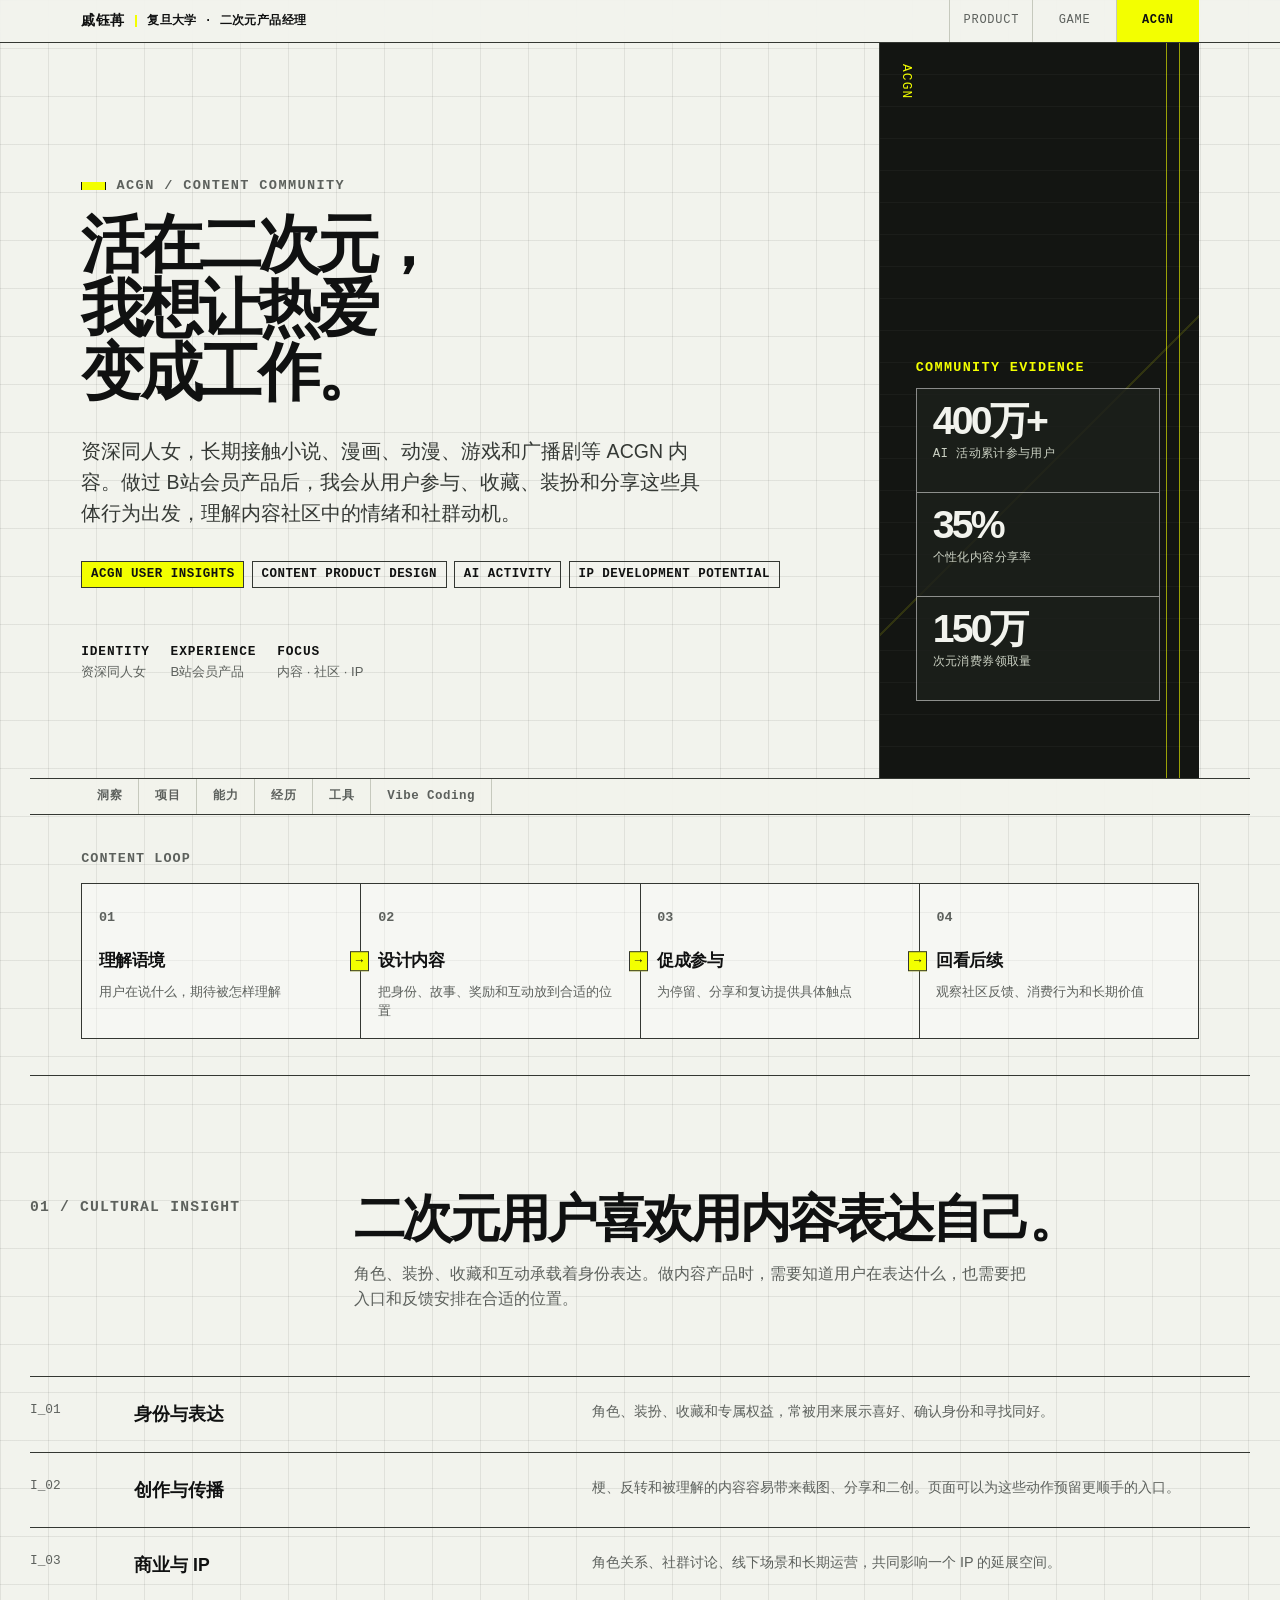
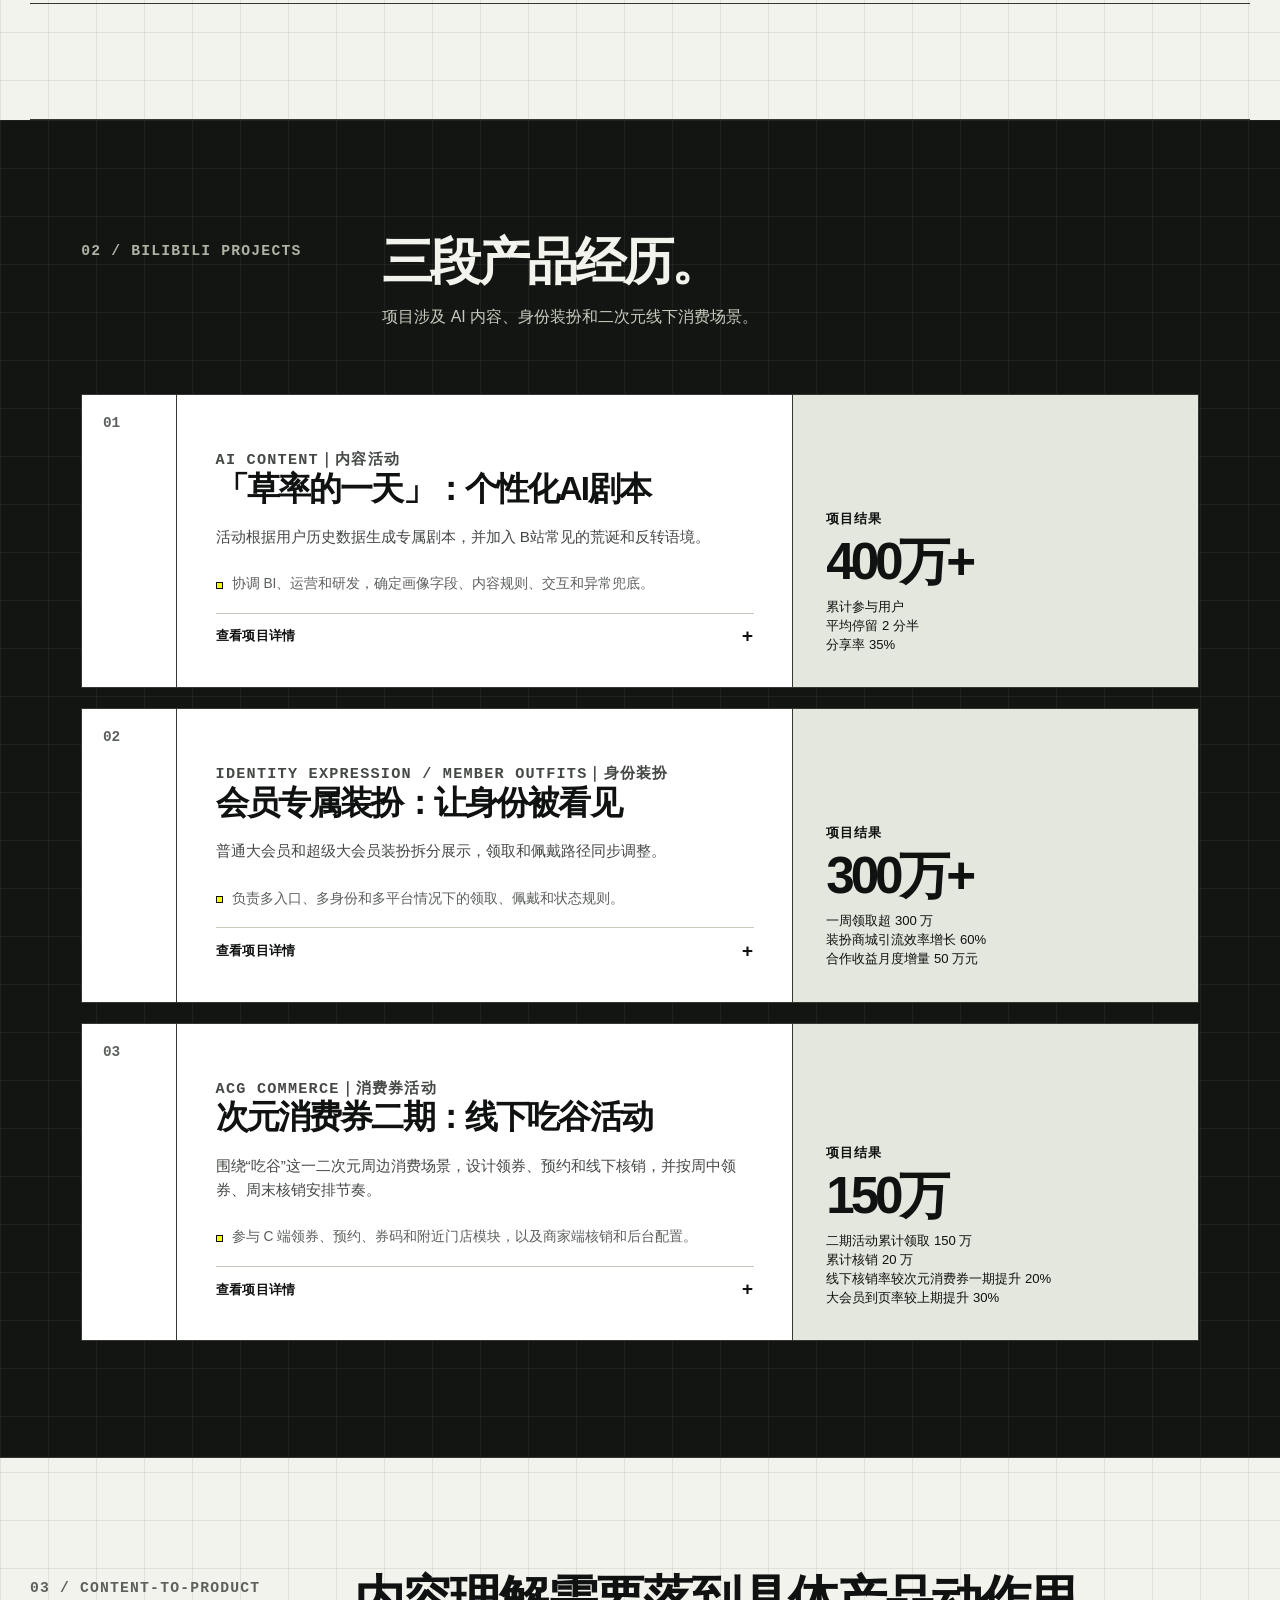
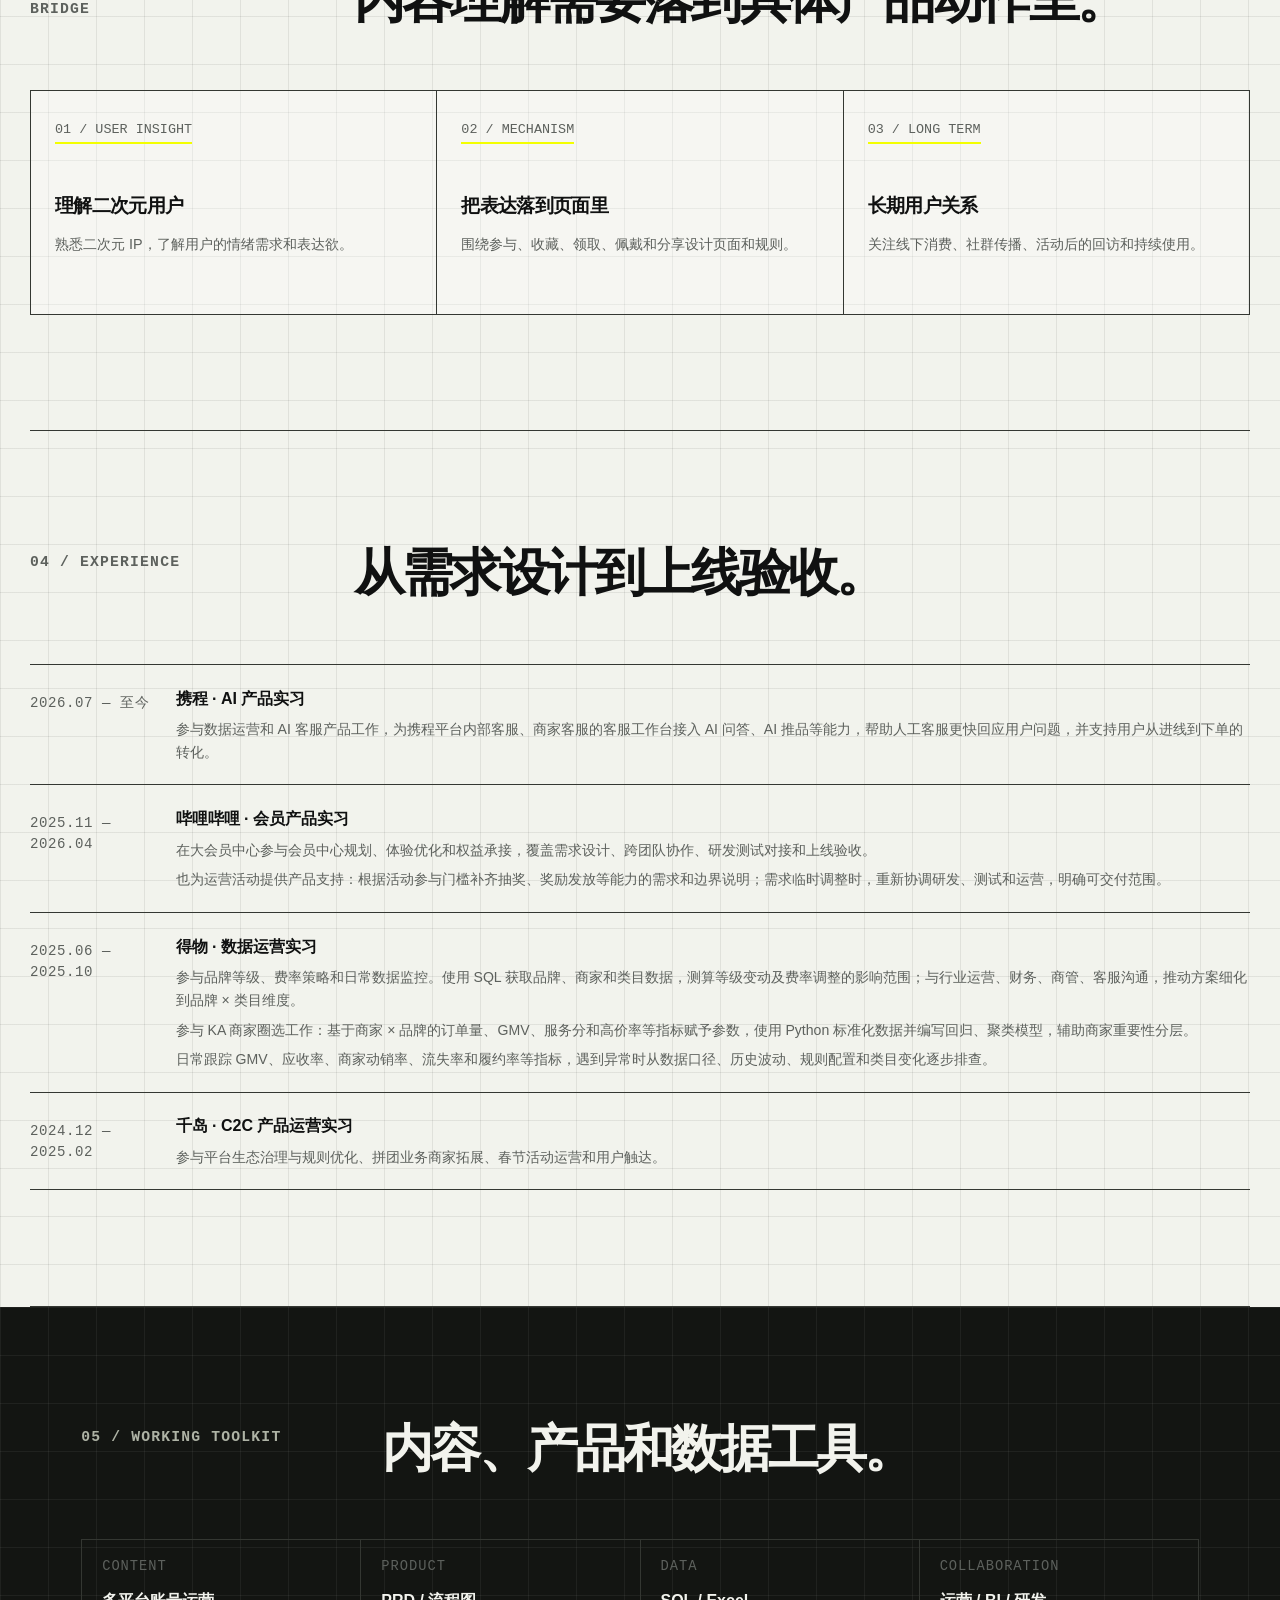
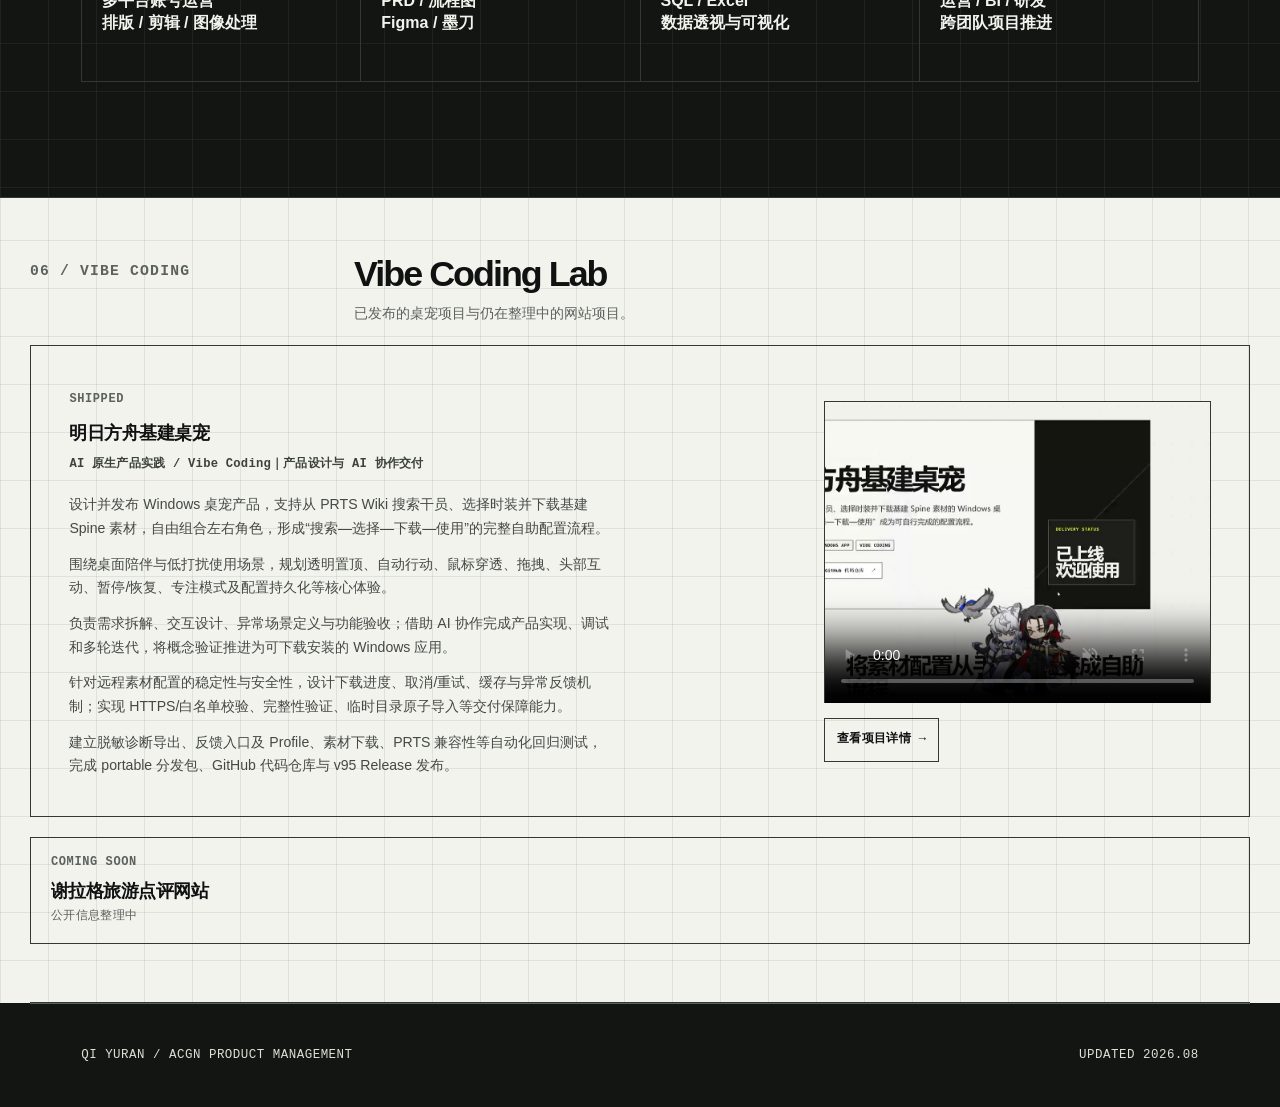
==== site/acgn/index.html @ 515afcd0 "feat: publish portfolio site" ====
<!doctype html>
<html lang="zh-CN">
  <head><meta charset="utf-8"><meta name="viewport" content="width=device-width, initial-scale=1"><meta name="robots" content="noindex,nofollow,noarchive,noimageindex"><meta name="googlebot" content="noindex,nofollow,noarchive,noimageindex"><meta name="theme-color" content="#f2f3ed"><title>戚钰苒｜二次元产品作品集</title><link rel="stylesheet" href="../assets/css/site.css?v=20260813-12"></head>
  <body>
    <a class="skip-link" href="#main">跳至主要内容</a><div class="page-rail" aria-hidden="true"><span data-scroll-rail></span></div>
    <header class="site-header"><div class="site-shell site-header__inner"><a class="identity" href="index.html" aria-label="戚钰苒，二次元产品作品集首页"><span class="identity__name">戚钰苒</span><span class="identity__meta">复旦大学 · 二次元产品经理</span></a><nav class="channel-nav" aria-label="作品集方向切换"><a href="../product/index.html">PRODUCT</a><a href="../game/index.html">GAME</a><a href="index.html" aria-current="page">ACGN</a></nav></div></header>
    <main id="main">
      <section class="site-shell hero" aria-labelledby="hero-title"><div class="hero__copy" data-reveal><div><p class="eyebrow">ACGN / CONTENT COMMUNITY</p><h1 id="hero-title"><span>活在二次元，</span><span>我想让热爱</span><span>变成工作。</span></h1><p class="hero__lead">资深同人女，长期接触小说、漫画、动漫、游戏和广播剧等 ACGN 内容。做过 B站会员产品后，我会从用户参与、收藏、装扮和分享这些具体行为出发，理解内容社区中的情绪和社群动机。</p><div class="hero__tags"><span class="tag tag--signal">ACGN USER INSIGHTS</span><span class="tag">CONTENT PRODUCT DESIGN</span><span class="tag">AI ACTIVITY</span><span class="tag">IP DEVELOPMENT POTENTIAL</span></div></div><div class="hero__meta"><div><b>IDENTITY</b>资深同人女</div><div><b>EXPERIENCE</b>B站会员产品</div><div><b>FOCUS</b>内容 · 社区 · IP</div></div></div><aside class="hero__side" aria-label="项目成果与页面索引"><span class="signal-index">ACGN</span><div class="hero-evidence"><p class="hero-evidence__label">COMMUNITY EVIDENCE</p><div class="hero-evidence__grid"><div class="hero-evidence__item"><strong>400万+</strong><span>AI 活动累计参与用户</span></div><div class="hero-evidence__item"><strong>35%</strong><span>个性化内容分享率</span></div><div class="hero-evidence__item"><strong>150万</strong><span>次元消费券领取量</span></div></div></div></aside></section>
      <nav class="site-shell section-jump" aria-label="二次元页内容导航"><a href="#insights">洞察</a><a href="#projects">项目</a><a href="#bridge">能力</a><a href="#experience">经历</a><a href="#toolkit">工具</a><a href="#vibe-coding">Vibe Coding</a></nav>
      <section class="site-shell design-flow" aria-label="内容产品工作方法"><p class="design-flow__title">CONTENT LOOP</p><div class="design-flow__grid"><div class="design-flow__item"><span class="design-flow__id">01</span><strong>理解语境</strong><span>用户在说什么，期待被怎样理解</span></div><div class="design-flow__item"><span class="design-flow__id">02</span><strong>设计内容</strong><span>把身份、故事、奖励和互动放到合适的位置</span></div><div class="design-flow__item"><span class="design-flow__id">03</span><strong>促成参与</strong><span>为停留、分享和复访提供具体触点</span></div><div class="design-flow__item"><span class="design-flow__id">04</span><strong>回看后续</strong><span>观察社区反馈、消费行为和长期价值</span></div></div></section>
      <section class="section site-shell" id="insights" aria-labelledby="insight-title"><div class="section-header" data-reveal><p class="section-index">01 / CULTURAL INSIGHT</p><div><h2 class="section-title" id="insight-title">二次元用户喜欢用内容表达自己。</h2><p class="section-intro">角色、装扮、收藏和互动承载着身份表达。做内容产品时，需要知道用户在表达什么，也需要把入口和反馈安排在合适的位置。</p></div></div><div class="insight-list" data-reveal><article class="insight"><span class="insight__id">I_01</span><h3>身份与表达</h3><p>角色、装扮、收藏和专属权益，常被用来展示喜好、确认身份和寻找同好。</p></article><article class="insight"><span class="insight__id">I_02</span><h3>创作与传播</h3><p>梗、反转和被理解的内容容易带来截图、分享和二创。页面可以为这些动作预留更顺手的入口。</p></article><article class="insight"><span class="insight__id">I_03</span><h3>商业与 IP</h3><p>角色关系、社群讨论、线下场景和长期运营，共同影响一个 IP 的延展空间。</p></article></div></section>
      <section class="section section--dark" id="projects" aria-labelledby="project-title"><div class="site-shell"><div class="section-header" data-reveal><p class="section-index">02 / BILIBILI PROJECTS</p><div><h2 class="section-title" id="project-title">三段产品经历。</h2><p class="section-intro">项目涉及 AI 内容、身份装扮和二次元线下消费场景。</p></div></div><div class="project-stack">
        <article class="project" data-reveal><div class="project__number">01</div><div class="project__main"><p class="project__label">AI CONTENT｜内容活动</p><h3>「草率的一天」：个性化AI剧本</h3><p>活动根据用户历史数据生成专属剧本，并加入 B站常见的荒诞和反转语境。</p><ul class="project__facts"><li>协调 BI、运营和研发，确定画像字段、内容规则、交互和异常兜底。</li><li>活动内容围绕 B站常见的荒诞、无厘头和反转语境展开。运营提供主题和示例剧本，BI 提供符合规范的用户数据，研发负责调用模型生成内容。</li><li>负责把三方信息整理成可执行的内容生成规则：哪些数据可以使用、如何拼接、剧本写多长、异常时展示什么。</li><li>完成入口、加载、剧本展示页面设计。</li><li>高并发测试中发现生成等待时间偏长，推动预生成和缓存方案，将主要等待压缩到 1 秒内。</li><li>数据不足或接口报错时展示通用剧本，避免用户进入活动后没有可阅读内容。</li></ul></div><div class="project__result"><p class="result-label">项目结果</p><p class="result-number">400万+</p><p class="result-copy">累计参与用户<br>平均停留 2 分半<br>分享率 35%</p></div></article>
        <article class="project" data-reveal><div class="project__number">02</div><div class="project__main"><p class="project__label">IDENTITY EXPRESSION / MEMBER OUTFITS｜身份装扮</p><h3>会员专属装扮：让身份被看见</h3><p>普通大会员和超级大会员装扮拆分展示，领取和佩戴路径同步调整。</p><ul class="project__facts"><li>负责多入口、多身份和多平台情况下的领取、佩戴和状态规则。</li><li>将普通大会员和超级大会员装扮拆开呈现，使用户能区分不同身份对应的装扮。</li><li>资产中心、会员中心和购后弹窗分别承担发现、领取和佩戴动作；页面间通过一致的身份与领取状态保持同步。</li><li>从自动下发、手动佩戴改为手动领取、一键佩戴，并用红点和 toast 提示用户当前状态。</li><li>装扮是否被发放、是否被领取、是否已佩戴，分别记录埋点。</li><li>封禁、冻结、未登录、身份识别延迟、鸿蒙和 Pad 支持范围等情况，都在需求中补充了对应规则。</li></ul></div><div class="project__result"><p class="result-label">项目结果</p><p class="result-number">300万+</p><p class="result-copy">一周领取超 300 万<br>装扮商城引流效率增长 60%<br>合作收益月度增量 50 万元</p></div></article>
        <article class="project" data-reveal><div class="project__number">03</div><div class="project__main"><p class="project__label">ACG COMMERCE｜消费券活动</p><h3>次元消费券二期：线下吃谷活动</h3><p>围绕“吃谷”这一二次元周边消费场景，设计领券、预约和线下核销，并按周中领券、周末核销安排节奏。</p><ul class="project__facts"><li>参与 C 端领券、预约、券码和附近门店模块，以及商家端核销和后台配置。</li><li>活动由领券和预约领好礼两部分组成，整体采用周中领券蓄水、周末集中核销的节奏，每周形成一个独立领用周期。</li><li>C 端设计包括发券弹窗、领券模块、券状态、附近可用门店、预约页和门店列表页。门店列表支持城市、商圈或品牌筛选，并设置排序和清空规则。</li><li>商家端补充核销流程、券展示、勾选逻辑和异常状态；后台新增商圈管理，并为门店增加关联商圈和展示优先级等配置。</li><li>券按首次进入、分享、复访等条件发放；设置控制开关和风控奖池，并区分大会员、非会员、未登录、封禁用户的按钮和标签展示。</li><li>活动推进中持续补充开关控制、批量导入、城市筛选、预演支持、数据埋点和分享功能等需求，并明确 C 端、商家端和后台的交付范围。</li></ul></div><div class="project__result"><p class="result-label">项目结果</p><p class="result-number">150万</p><p class="result-copy">二期活动累计领取 150 万<br>累计核销 20 万<br>线下核销率较次元消费券一期提升 20%<br>大会员到页率较上期提升 30%</p></div></article>
      </div></div></section>
      <section class="section site-shell" id="bridge" aria-labelledby="bridge-title"><div class="section-header" data-reveal><p class="section-index">03 / CONTENT-TO-PRODUCT BRIDGE</p><div><h2 class="section-title" id="bridge-title">内容理解需要落到具体产品动作里。</h2></div></div><div class="capability-grid" data-reveal><article class="capability"><span class="capability__id">01 / USER INSIGHT</span><h3>理解二次元用户</h3><p>熟悉二次元 IP，了解用户的情绪需求和表达欲。</p></article><article class="capability"><span class="capability__id">02 / MECHANISM</span><h3>把表达落到页面里</h3><p>围绕参与、收藏、领取、佩戴和分享设计页面和规则。</p></article><article class="capability"><span class="capability__id">03 / LONG TERM</span><h3>长期用户关系</h3><p>关注线下消费、社群传播、活动后的回访和持续使用。</p></article></div></section>
      <section class="section site-shell" id="experience" aria-labelledby="experience-title"><div class="section-header" data-reveal><p class="section-index">04 / EXPERIENCE</p><div><h2 class="section-title" id="experience-title">从需求设计到上线验收。</h2></div></div><div class="two-column two-column--stacked"><div class="timeline" data-reveal><article class="timeline__item"><p class="timeline__date">2026.07 — 至今</p><div><h3>携程 · AI 产品实习</h3><p>参与数据运营和 AI 客服产品工作，为携程平台内部客服、商家客服的客服工作台接入 AI 问答、AI 推品等能力，帮助人工客服更快回应用户问题，并支持用户从进线到下单的转化。</p></div></article><article class="timeline__item"><p class="timeline__date">2025.11 — 2026.04</p><div><h3>哔哩哔哩 · 会员产品实习</h3><p>在大会员中心参与会员中心规划、体验优化和权益承接，覆盖需求设计、跨团队协作、研发测试对接和上线验收。</p><p>也为运营活动提供产品支持：根据活动参与门槛补齐抽奖、奖励发放等能力的需求和边界说明；需求临时调整时，重新协调研发、测试和运营，明确可交付范围。</p></div></article><article class="timeline__item"><p class="timeline__date">2025.06 — 2025.10</p><div><h3>得物 · 数据运营实习</h3><p>参与品牌等级、费率策略和日常数据监控。使用 SQL 获取品牌、商家和类目数据，测算等级变动及费率调整的影响范围；与行业运营、财务、商管、客服沟通，推动方案细化到品牌 × 类目维度。</p><p>参与 KA 商家圈选工作：基于商家 × 品牌的订单量、GMV、服务分和高价率等指标赋予参数，使用 Python 标准化数据并编写回归、聚类模型，辅助商家重要性分层。</p><p>日常跟踪 GMV、应收率、商家动销率、流失率和履约率等指标，遇到异常时从数据口径、历史波动、规则配置和类目变化逐步排查。</p></div></article><article class="timeline__item"><p class="timeline__date">2024.12 — 2025.02</p><div><h3>千岛 · C2C 产品运营实习</h3><p>参与平台生态治理与规则优化、拼团业务商家拓展、春节活动运营和用户触达。</p></div></article></div></div></section>
      <section class="section section--dark" id="toolkit" aria-labelledby="tool-title"><div class="site-shell"><div class="section-header" data-reveal><p class="section-index">05 / WORKING TOOLKIT</p><div><h2 class="section-title" id="tool-title">内容、产品和数据工具。</h2></div></div><div class="tool-grid" data-reveal><div><span>CONTENT</span><strong>多平台账号运营<br>排版 / 剪辑 / 图像处理</strong></div><div><span>PRODUCT</span><strong>PRD / 流程图<br>Figma / 墨刀</strong></div><div><span>DATA</span><strong>SQL / Excel<br>数据透视与可视化</strong></div><div><span>COLLABORATION</span><strong>运营 / BI / 研发<br>跨团队项目推进</strong></div></div></div></section>
      <section class="section site-shell" id="vibe-coding" aria-labelledby="vibe-title"><div class="section-header" data-reveal><p class="section-index">06 / VIBE CODING</p><div><h2 class="section-title" id="vibe-title">Vibe Coding Lab</h2><p class="section-intro">已发布的桌宠项目与仍在整理中的网站项目。</p></div></div><div class="vibe-grid" data-reveal><article class="vibe-card vibe-card--shipped" data-project-slot="arknights-desktop-pet"><div class="vibe-card__copy"><span class="vibe-card__status">SHIPPED</span><h3>明日方舟基建桌宠</h3><p class="vibe-card__project-type">AI 原生产品实践 / Vibe Coding｜产品设计与 AI 协作交付</p><div class="vibe-card__detail"><p>设计并发布 Windows 桌宠产品，支持从 PRTS Wiki 搜索干员、选择时装并下载基建 Spine 素材，自由组合左右角色，形成“搜索—选择—下载—使用”的完整自助配置流程。</p><p>围绕桌面陪伴与低打扰使用场景，规划透明置顶、自动行动、鼠标穿透、拖拽、头部互动、暂停/恢复、专注模式及配置持久化等核心体验。</p><p>负责需求拆解、交互设计、异常场景定义与功能验收；借助 AI 协作完成产品实现、调试和多轮迭代，将概念验证推进为可下载安装的 Windows 应用。</p><p>针对远程素材配置的稳定性与安全性，设计下载进度、取消/重试、缓存与异常反馈机制；实现 HTTPS/白名单校验、完整性验证、临时目录原子导入等交付保障能力。</p><p>建立脱敏诊断导出、反馈入口及 Profile、素材下载、PRTS 兼容性等自动化回归测试，完成 portable 分发包、GitHub 代码仓库与 v95 Release 发布。</p></div></div><div class="vibe-card__preview"><video class="vibe-card__video" autoplay muted loop playsinline controls preload="metadata" poster="../assets/media/arknights-desktop-pet-preview.jpg" aria-label="明日方舟基建桌宠演示预览"><source src="../assets/media/arknights-desktop-pet-preview.mp4" type="video/mp4">你的浏览器不支持视频播放。</video><a class="vibe-card__cta" href="../projects/arknights-desktop-pet/index.html">查看项目详情 →</a></div></article><article class="vibe-card" data-project-slot="kjerag-travel"><span class="vibe-card__status">COMING SOON</span><h3>谢拉格旅游点评网站</h3><p class="vibe-card__foot">公开信息整理中</p></article></div></section>
    </main>
    <footer class="site-footer"><div class="site-shell site-footer__inner"><span>QI YURAN / ACGN PRODUCT MANAGEMENT</span><span>UPDATED 2026.08</span></div></footer><script src="../assets/js/site.js"></script>
  </body>
</html>
---- site/assets/css/site.css ----
:root {
  --ink: #101111;
  --paper: #f2f3ed;
  --paper-strong: #ffffff;
  --muted: #5d615d;
  --line: #c6c9bd;
  --line-dark: #343732;
  --signal: #f3ff00;
  --cyan: #18d1ff;
  --dark: #131512;
  --dark-soft: #1d201b;
  --grid: rgba(16, 17, 17, 0.08);
  --max: 1220px;
  --gutter: clamp(1.1rem, 4vw, 3.25rem);
  --mono: "IBM Plex Mono", "SFMono-Regular", Consolas, "Liberation Mono", monospace;
  --sans: Inter, "PingFang SC", "Microsoft YaHei", "Noto Sans SC", Arial, sans-serif;
}

* { box-sizing: border-box; }
html { scroll-behavior: smooth; background: var(--paper); }
body {
  margin: 0;
  color: var(--ink);
  background-color: var(--paper);
  background-image: linear-gradient(var(--grid) 1px, transparent 1px), linear-gradient(90deg, var(--grid) 1px, transparent 1px);
  background-size: 48px 48px;
  font-family: var(--sans);
  line-height: 1.6;
  text-rendering: optimizeLegibility;
}
body { overflow-x: clip; }
a { color: inherit; text-decoration: none; }
button, a { -webkit-tap-highlight-color: transparent; }
img { display: block; max-width: 100%; }
::selection { color: var(--ink); background: var(--signal); }
:where(a, button, summary):focus-visible { outline: 3px solid var(--ink); outline-offset: 3px; }

.skip-link {
  position: fixed; z-index: 100; top: -4rem; left: 1rem; padding: .5rem .85rem;
  color: var(--ink); background: var(--signal); font-weight: 700;
}
.skip-link:focus { top: 1rem; }
.page-rail { position: fixed; z-index: 50; top: 0; left: 0; height: 3px; width: 100%; background: transparent; pointer-events: none; }
.page-rail span { display: block; width: 100%; height: 100%; background: var(--signal); transform-origin: left; transform: scaleX(0); }

.site-shell { width: min(100%, var(--max)); margin: 0 auto; padding: 0 var(--gutter); }
.site-header { border-bottom: 1px solid var(--line-dark); background: rgba(242, 243, 237, .88); backdrop-filter: blur(14px); position: sticky; top: 0; z-index: 20; }
.site-header__inner { min-height: 42px; display: flex; align-items: stretch; justify-content: space-between; gap: 1rem; }
.identity { min-width: max-content; display: flex; align-items: center; gap: .65rem; font-family: var(--mono); font-size: .78rem; font-weight: 700; letter-spacing: .05em; }
.identity__name { font-family: var(--sans); font-size: .9rem; font-weight: 800; letter-spacing: .03em; }
.identity__meta { padding-left: .65rem; border-left: 2px solid var(--signal); color: var(--ink); font: 800 .76rem/1 var(--mono); letter-spacing: .03em; }
.channel-nav { display: flex; align-items: stretch; overflow-x: auto; scrollbar-width: none; }
.channel-nav::-webkit-scrollbar { display: none; }
.channel-nav a { min-width: 5.2rem; display: grid; place-items: center; padding: 0 .8rem; border-left: 1px solid var(--line); font-family: var(--mono); font-size: .75rem; letter-spacing: .06em; color: var(--muted); transition: background .2s, color .2s; }
.channel-nav a:hover, .channel-nav a:focus-visible { color: var(--ink); background: #e5e7dd; outline: none; }
.channel-nav a[aria-current="page"] { color: var(--ink); background: var(--signal); font-weight: 800; }
.section-jump { position: sticky; z-index: 16; top: 42px; display: flex; align-items: stretch; overflow-x: auto; border-bottom: 1px solid var(--line-dark); background: rgba(242,243,237,.95); scrollbar-width: none; }
.section-jump::-webkit-scrollbar { display: none; }
.section-jump a { flex: 0 0 auto; padding: .7rem 1rem; border-right: 1px solid var(--line); color: var(--muted); font: 800 .78rem/1 var(--mono); letter-spacing: .04em; }
.section-jump a:hover, .section-jump a:focus-visible { color: var(--ink); background: var(--signal); outline: none; }

.hero { display: grid; grid-template-columns: minmax(0, 1.6fr) minmax(210px, .64fr); min-height: min(625px, calc(100vh - 42px)); border-bottom: 1px solid var(--line-dark); }
.hero__copy { padding: clamp(4rem, 11vw, 8.5rem) clamp(1rem, 5vw, 5.5rem) clamp(3.5rem, 8vw, 6rem) 0; display: flex; flex-direction: column; justify-content: space-between; }
.eyebrow { display: flex; align-items: center; gap: .65rem; margin: 0 0 1.3rem; color: var(--muted); font: 700 .85rem/1 var(--mono); letter-spacing: .1em; }
.eyebrow::before { content: ""; display: block; width: 23px; height: 8px; background: var(--signal); border-left: 1px solid var(--ink); border-right: 1px solid var(--ink); }
.hero h1 { max-width: 860px; margin: 0; font-size: clamp(2.35rem, 4.9vw, 4.65rem); letter-spacing: -.065em; line-height: 1.02; font-weight: 860; }
.hero h1 span { display: block; }
.hero__lead { max-width: 620px; margin: 1.9rem 0 0; font-size: clamp(1rem, 1.6vw, 1.22rem); color: #353935; }
.hero__tags { display: flex; flex-wrap: wrap; gap: .45rem; margin: 2rem 0 0; }
.tag { padding: .35rem .55rem; border: 1px solid var(--line-dark); font: 700 .78rem/1.1 var(--mono); letter-spacing: .04em; }
.tag--signal { background: var(--signal); }
.hero__meta { display: flex; gap: 1.3rem; margin-top: 3.5rem; font-size: .82rem; color: var(--muted); }
.hero__meta b { display: block; color: var(--ink); font: 800 .8rem/1.3 var(--mono); letter-spacing: .07em; }

.hero__side { position: relative; min-height: 420px; border-left: 1px solid var(--line-dark); background: var(--dark); color: var(--paper); overflow: hidden; }
.hero__side::before, .hero__side::after { content: ""; position: absolute; pointer-events: none; }
.hero__side::before { inset: 0; background: linear-gradient(135deg, transparent 0 56%, rgba(243,255,0,.13) 56% 56.3%, transparent 56.3%), repeating-linear-gradient(0deg, transparent 0 31px, rgba(255,255,255,.07) 32px); }
.hero__side::after { width: 12px; height: 100%; right: 1.15rem; top: 0; border-left: 1px solid rgba(243,255,0,.6); border-right: 1px solid rgba(243,255,0,.6); }
.design-flow { padding-top: 2.3rem; padding-bottom: 2.3rem; border-bottom: 1px solid var(--line-dark); }
.design-flow__title { margin: 0 0 1.15rem; color: var(--muted); font: 800 .84rem/1 var(--mono); letter-spacing: .08em; }
.design-flow__grid { display: grid; grid-template-columns: repeat(4, 1fr); border-top: 1px solid var(--line-dark); border-left: 1px solid var(--line-dark); }
.design-flow__item { position: relative; min-height: 126px; padding: 1.05rem; border-right: 1px solid var(--line-dark); border-bottom: 1px solid var(--line-dark); background: rgba(255,255,255,.32); }
.design-flow__item::after { content: "→"; position: absolute; right: -.55rem; top: 50%; z-index: 1; display: grid; place-items: center; width: 1.1rem; height: 1.1rem; color: var(--ink); background: var(--signal); border: 1px solid var(--line-dark); transform: translateY(-50%); font: 800 .76rem/1 var(--mono); }
.design-flow__item:last-child::after { display: none; }
.design-flow__id { display: block; color: var(--muted); font: 800 .76rem/1 var(--mono); }
.design-flow__item strong { display: block; margin-top: 1.25rem; font-size: 1.05rem; letter-spacing: -.03em; }
.design-flow__item span { display: block; margin-top: .45rem; color: var(--muted); font-size: .84rem; line-height: 1.45; }
.hero-signal { position: absolute; z-index: 1; right: clamp(1rem, 3vw, 2.5rem); bottom: clamp(2.2rem, 6vw, 5.2rem); left: clamp(1rem, 3vw, 2.2rem); padding: 1.15rem; border: 1px solid rgba(255,255,255,.44); background: rgba(29,32,27,.86); }
.hero-signal p { margin: 0; color: var(--signal); font: 800 .84rem/1 var(--mono); letter-spacing: .1em; }
.hero-signal strong { display: block; margin-top: 2.7rem; color: var(--paper); font-size: clamp(1.6rem, 3vw, 2.5rem); line-height: .93; letter-spacing: -.065em; }
.hero-signal span { display: block; margin-top: 1rem; color: #cbd1c3; font: .8rem/1.5 var(--mono); letter-spacing: .04em; }
.hero-evidence { position: absolute; z-index: 1; right: clamp(1rem, 3vw, 2.5rem); bottom: clamp(2.2rem, 6vw, 5.2rem); left: clamp(1rem, 3vw, 2.2rem); }
.hero-evidence__label { margin: 0 0 .85rem; color: var(--signal); font: 800 .84rem/1 var(--mono); letter-spacing: .1em; }
.hero-evidence__grid { display: grid; grid-template-columns: 1fr; border-top: 1px solid rgba(255,255,255,.5); border-left: 1px solid rgba(255,255,255,.5); }
.hero-evidence__item { min-height: 104px; padding: .85rem 1rem; border-right: 1px solid rgba(255,255,255,.5); border-bottom: 1px solid rgba(255,255,255,.5); background: rgba(29,32,27,.82); }
.hero-evidence__item strong { display: block; color: var(--paper); font-size: clamp(1.6rem, 3.1vw, 2.45rem); line-height: .92; letter-spacing: -.07em; }
.hero-evidence__item span { display: block; margin-top: .45rem; color: #cbd1c3; font: .78rem/1.35 var(--mono); letter-spacing: .03em; }
.signal-index { position: absolute; left: 1.2rem; top: 1.3rem; color: var(--signal); font: .8rem/1 var(--mono); letter-spacing: .09em; writing-mode: vertical-rl; }

.section { border-bottom: 1px solid var(--line-dark); padding: clamp(4.3rem, 9vw, 8rem) 0; }
.section--dark { color: var(--paper); background: var(--dark); position: relative; }
.section--dark::before { content: ""; position: absolute; inset: 0; background-image: linear-gradient(rgba(255,255,255,.055) 1px, transparent 1px), linear-gradient(90deg, rgba(255,255,255,.055) 1px, transparent 1px); background-size: 48px 48px; pointer-events: none; }
.section--dark > * { position: relative; }
.section-header { display: grid; grid-template-columns: minmax(155px, .45fr) minmax(0, 1.55fr); gap: clamp(1.6rem, 5vw, 5rem); margin-bottom: clamp(2.4rem, 5vw, 4rem); }
.section-index { margin: .35rem 0 0; color: var(--muted); font: 700 .92rem/1.4 var(--mono); letter-spacing: .08em; }
.section--dark .section-index { color: #aeb3a5; }
.section-title { margin: 0; font-size: clamp(2rem, 4vw, 3.7rem); letter-spacing: -.055em; line-height: 1.04; }
.section-intro { max-width: 675px; margin: 1rem 0 0; color: var(--muted); font-size: 1rem; }
.section--dark .section-intro { color: #c6cbbe; }

.capability-grid { display: grid; grid-template-columns: repeat(3, 1fr); border-top: 1px solid var(--line-dark); border-left: 1px solid var(--line-dark); }
.capability { min-height: 224px; padding: 1.5rem; border-right: 1px solid var(--line-dark); border-bottom: 1px solid var(--line-dark); background: rgba(255,255,255,.26); }
.capability__id { display: inline-block; margin-bottom: 2.9rem; padding-bottom: .35rem; border-bottom: 2px solid var(--signal); color: var(--muted); font: .84rem/1 var(--mono); }
.capability h3 { margin: 0; font-size: 1.2rem; letter-spacing: -.035em; }
.capability p { margin: .75rem 0 0; color: var(--muted); font-size: .9rem; }
.section--dark .capability { border-color: #596055; background: rgba(0,0,0,.13); }
.section--dark .capability h3 { color: var(--paper); }
.section--dark .capability p { color: #c6cbbe; }

.project-stack { display: grid; gap: 1.25rem; }
.project--ai-priority { order: 2; }
.project--after-ai-one { order: 3; }
.project--after-ai-two { order: 4; }
.project { display: grid; grid-template-columns: 95px minmax(0, 1fr) minmax(230px, .66fr); border: 1px solid var(--line-dark); background: var(--paper-strong); color: var(--ink); }
.project__number { padding: 1.3rem; border-right: 1px solid var(--line-dark); font: 700 .9rem/1 var(--mono); color: var(--muted); }
.project__main { padding: clamp(1.5rem, 3vw, 2.7rem); }
.project__label { margin: 0 0 .6rem; color: #424641; font: 800 .84rem/1.3 var(--mono); letter-spacing: .08em; }
.project h3 { max-width: 700px; margin: 0; font-size: clamp(1.45rem, 2.6vw, 2.45rem); line-height: 1.1; letter-spacing: -.055em; }
.project__main > p { max-width: 730px; margin: 1.1rem 0 0; font-size: .95rem; color: #454945; }
.project__facts { display: grid; gap: .85rem; margin: 1.5rem 0 0; padding: 0; list-style: none; }
.project__facts li { position: relative; padding-left: 1rem; font-size: .86rem; color: var(--muted); }
.project__facts li::before { content: ""; position: absolute; left: 0; top: .63em; width: 5px; height: 5px; background: var(--signal); border: 1px solid var(--ink); }
.project-details { margin-top: 1.1rem; border-top: 1px solid var(--line); }
.project-details summary { display: flex; align-items: center; justify-content: space-between; gap: 1rem; padding: .9rem 0 .1rem; cursor: pointer; color: var(--ink); font: 800 .8rem/1.3 var(--mono); letter-spacing: .03em; }
.project-details summary::after { content: "+"; font-size: 1.2rem; line-height: 1; }
.project-details[open] summary::after { content: "−"; }
.project-details__list { display: grid; gap: .65rem; margin: .75rem 0 0; padding: 0 0 0 1rem; color: var(--muted); }
.project-details__list li { padding-left: .15rem; font-size: .86rem; }
.project__result { display: flex; flex-direction: column; justify-content: flex-end; padding: clamp(1.4rem, 2.6vw, 2.4rem); border-left: 1px solid var(--line-dark); background: #e4e7dd; }
.result-label { margin: 0 0 .8rem; font: 700 .82rem/1 var(--mono); letter-spacing: .08em; }
.result-number { margin: 0; font-size: clamp(2.2rem, 4vw, 4rem); font-weight: 850; letter-spacing: -.08em; line-height: .9; }
.result-copy { margin: .75rem 0 0; font-size: .82rem; line-height: 1.45; }

.two-column { display: grid; grid-template-columns: minmax(0, 1fr) minmax(280px, .9fr); gap: clamp(2rem, 7vw, 8rem); align-items: start; }
.two-column--stacked { display: block; }
.two-column--stacked .note-panel { margin-top: 1.5rem; }
.timeline { border-top: 1px solid var(--line-dark); }
.timeline__item { display: grid; grid-template-columns: 128px 1fr; gap: 1.1rem; padding: 1.3rem 0; border-bottom: 1px solid var(--line-dark); }
.timeline__date { color: #5d615d; font: .8rem/1.5 var(--mono); letter-spacing: .04em; }
.timeline__item h3 { margin: 0; font-size: 1rem; }
.timeline__item p { margin: .45rem 0 0; color: var(--muted); font-size: .88rem; }
.note-panel { position: relative; padding: 1.7rem; border: 1px solid var(--line-dark); background: var(--signal); }
.note-panel::before { content: ""; position: absolute; top: -1px; right: -1px; width: 20px; height: 20px; background: var(--paper); border-left: 1px solid var(--line-dark); border-bottom: 1px solid var(--line-dark); }
.note-panel h3 { margin: 0; font-size: 1.3rem; line-height: 1.2; }
.note-panel p { margin: 1rem 0 0; font-size: .92rem; }
.analysis-card { max-width: 760px; margin-top: 1.5rem; padding: 1.5rem; border: 1px solid var(--line-dark); background: rgba(255,255,255,.55); }
.analysis-card h3 { margin: 0; font-size: 1.2rem; line-height: 1.2; }
.analysis-card p { margin: .7rem 0 0; color: var(--muted); font-size: .9rem; }
.analysis-card .project-details { margin-top: 1rem; }
.analysis-card__cta { display: inline-flex; align-items: center; gap: .6rem; margin-top: 1.1rem; padding: .7rem .85rem; border: 1px solid var(--line-dark); background: var(--signal); color: var(--ink); font: 800 .8rem/1 var(--mono); letter-spacing: .04em; }
.analysis-card__cta:hover, .analysis-card__cta:focus-visible { background: var(--dark); color: var(--paper); outline: none; }

.analysis-page { padding: clamp(3.8rem, 8vw, 7rem) 0; }
.analysis-page__back { display: inline-flex; align-items: center; gap: .55rem; margin-bottom: clamp(2.4rem, 5vw, 4.2rem); color: var(--muted); font: 800 .82rem/1.3 var(--mono); letter-spacing: .03em; }
.analysis-page__back:hover, .analysis-page__back:focus-visible { color: var(--ink); text-decoration: underline; outline: none; }
.analysis-page > article { display: grid; grid-template-columns: minmax(185px, .42fr) minmax(0, 1.58fr); gap: clamp(2.2rem, 7vw, 7.2rem); }
.analysis-hero { grid-column: 2; padding-bottom: clamp(2.6rem, 6vw, 5rem); border-bottom: 1px solid var(--line-dark); }
.analysis-hero__eyebrow { margin: 0 0 1.1rem; color: var(--muted); font: 800 .82rem/1.4 var(--mono); letter-spacing: .08em; }
.analysis-hero h1 { max-width: 1020px; margin: 0; font-size: clamp(2.45rem, 4.7vw, 4.6rem); letter-spacing: -.07em; line-height: 1.02; }
.analysis-hero__subtitle { max-width: 820px; margin: 1.15rem 0 0; color: #4c514b; font-size: clamp(1.05rem, 2vw, 1.55rem); font-weight: 700; letter-spacing: -.03em; line-height: 1.45; }
.analysis-meta { display: grid; grid-template-columns: repeat(3, minmax(0, 1fr)); gap: 0; margin-top: 2.3rem; border-top: 1px solid var(--line-dark); border-left: 1px solid var(--line-dark); }
.analysis-meta div { min-height: 92px; padding: 1rem 1.15rem; border-right: 1px solid var(--line-dark); border-bottom: 1px solid var(--line-dark); }
.analysis-meta b { display: block; margin-bottom: .55rem; color: var(--muted); font: 800 .72rem/1 var(--mono); letter-spacing: .07em; }
.analysis-meta span { display: block; font-size: .88rem; line-height: 1.45; }
.analysis-abstract { max-width: 930px; margin: 2rem 0 0; padding: 1.3rem 1.45rem; border-left: 5px solid var(--signal); background: rgba(255,255,255,.48); font-size: 1rem; line-height: 1.8; }
.analysis-scope { max-width: 930px; margin: 1.15rem 0 0; color: var(--muted); font-size: .9rem; line-height: 1.7; }
.analysis-layout { display: contents; }
.analysis-toc { grid-column: 1; grid-row: 1; position: sticky; top: 108px; align-self: start; padding-top: .35rem; }
.analysis-toc__title { margin: 0 0 .85rem; color: var(--muted); font: 800 .75rem/1 var(--mono); letter-spacing: .1em; }
.analysis-toc ol { display: grid; gap: .5rem; margin: 0; padding: 0; list-style: none; }
.analysis-toc a { display: block; padding: .35rem 0; color: var(--muted); font: .82rem/1.35 var(--sans); }
.analysis-toc a:hover, .analysis-toc a:focus-visible { color: var(--ink); outline: none; text-decoration: underline; }
.analysis-article { grid-column: 2; grid-row: 2; min-width: 0; max-width: 820px; margin-top: clamp(3.5rem, 7vw, 6.5rem); }
.analysis-section { scroll-margin-top: 105px; padding: 0 0 clamp(3.5rem, 7vw, 6rem); margin: 0 0 clamp(3.5rem, 7vw, 6rem); border-bottom: 1px solid var(--line-dark); }
.analysis-section:last-child { margin-bottom: 0; }
.analysis-section h2 { margin: 0; font-size: clamp(1.85rem, 3.25vw, 3.15rem); letter-spacing: -.055em; line-height: 1.1; }
.analysis-section h3 { margin: 2.7rem 0 1rem; font-size: clamp(1.28rem, 2.15vw, 1.7rem); letter-spacing: -.04em; line-height: 1.2; }
.analysis-section h4 { margin: 2rem 0 .85rem; font-size: 1.06rem; }
.analysis-section p, .analysis-section li { font-size: .98rem; line-height: 1.85; }
.analysis-section p { margin: 1.1rem 0 0; }
.analysis-section ul, .analysis-section ol { margin: 1.1rem 0 0; padding-left: 1.3rem; }
.analysis-section li + li { margin-top: .55rem; }
.analysis-section a { color: inherit; text-decoration: underline; text-decoration-color: #91978c; text-underline-offset: .18em; }
.analysis-section a:hover, .analysis-section a:focus-visible { color: #263a00; text-decoration-color: var(--signal); outline: none; }
.analysis-section code { font-family: inherit; font-size: 1em; font-variant-numeric: tabular-nums; }
.analysis-equation, .analysis-flow { overflow-x: auto; margin: 1.4rem 0 0; padding: 1.1rem 1.2rem; border: 1px solid var(--line-dark); background: #e9ece4; color: var(--ink); font: .88rem/1.65 var(--mono); white-space: pre; }
.analysis-flow { background: #dce1db; color: #1b211d; border-color: #687168; }
.analysis-flow strong { color: #3d480b; }
.analysis-table-wrap { overflow-x: auto; margin-top: 1.5rem; border: 1px solid var(--line-dark); }
.analysis-table { width: 100%; min-width: 620px; border-collapse: collapse; font-size: .86rem; line-height: 1.6; }
.analysis-table caption { padding: .9rem 1rem; border-bottom: 1px solid var(--line-dark); background: #e4e7dd; text-align: left; font: 800 .78rem/1.4 var(--mono); letter-spacing: .04em; }
.analysis-table th, .analysis-table td { padding: .85rem .95rem; border-right: 1px solid var(--line); border-bottom: 1px solid var(--line); vertical-align: top; text-align: left; }
.analysis-table th { background: #edf0e9; font-size: .78rem; letter-spacing: .03em; }
.analysis-table tr:last-child td { border-bottom: 0; }
.analysis-table th:last-child, .analysis-table td:last-child { border-right: 0; }
.analysis-figure { margin: 1.7rem 0 0; border: 1px solid var(--line-dark); background: #e4e7dd; }
.analysis-figure > a { display: block; }
.analysis-figure img { width: 100%; max-height: 720px; object-fit: contain; background: #1d201b; }
.analysis-figure figcaption { padding: .85rem 1rem; color: var(--muted); font-size: .8rem; line-height: 1.5; }
.analysis-figure figcaption a { color: var(--ink); text-decoration: underline; text-decoration-thickness: 1px; text-underline-offset: .16em; }
.analysis-figure figcaption .analysis-figure__fallback { display: inline-block; margin-top: .55rem; font-weight: 800; }
.analysis-callout { margin-top: 1.5rem; padding: 1.25rem 1.35rem; border: 1px solid var(--line-dark); border-top: 5px solid var(--signal); background: rgba(255,255,255,.5); }
.analysis-callout h3 { margin: 0; font-size: 1.15rem; }
.analysis-callout p { margin-top: .75rem; }
.analysis-sources { margin: 0; padding-left: 1.25rem; }
.analysis-credit { margin-top: 1.2rem !important; padding: .9rem 1rem; border-left: 3px solid var(--signal); background: rgba(255,255,255,.42); color: #4c514b; font-size: .9rem !important; }
.analysis-version-note { margin-top: 1.5rem !important; color: var(--muted); font-size: .88rem !important; }

.archive { display: grid; grid-template-columns: repeat(2, 1fr); border-top: 1px solid #596055; border-left: 1px solid #596055; }
.archive__item { min-height: 152px; padding: 1.35rem; border-right: 1px solid #596055; border-bottom: 1px solid #596055; }
.archive__type { margin: 0 0 .7rem; color: #5d615d; font: 800 .9rem/1.2 var(--mono); letter-spacing: .05em; }
.archive__item h3 { margin: 0; font-size: 1.13rem; }
.archive__item p { margin: .55rem 0 0; color: #5d615d; font-size: .84rem; }
.archive__item .archive__type { color: #5d615d; }
.archive__item--wide { grid-column: span 2; }

.insight-list { border-top: 1px solid var(--line-dark); }
.insight { display: grid; grid-template-columns: 85px minmax(0, .8fr) minmax(0, 1.2fr); gap: 1.2rem; padding: 1.45rem 0; border-bottom: 1px solid var(--line-dark); }
.insight__id { color: var(--muted); font: .8rem/1.5 var(--mono); }
.insight h3 { margin: 0; font-size: 1.1rem; }
.insight p { margin: 0; color: var(--muted); font-size: .9rem; }

.tool-grid { display: grid; grid-template-columns: repeat(4, 1fr); gap: 0; border-top: 1px solid var(--line-dark); border-left: 1px solid var(--line-dark); }
.tool-grid div { min-height: 142px; padding: 1.25rem; border-right: 1px solid var(--line-dark); border-bottom: 1px solid var(--line-dark); }
.tool-grid span { display: block; color: var(--muted); font: .86rem/1 var(--mono); letter-spacing: .07em; }
.tool-grid strong { display: block; margin-top: 1rem; font-size: 1rem; line-height: 1.4; }

.vibe-grid { display: grid; grid-template-columns: repeat(2, 1fr); border-top: 1px solid var(--line-dark); border-left: 1px solid var(--line-dark); }
.vibe-card { min-height: 258px; display: flex; flex-direction: column; padding: clamp(1.4rem, 3vw, 2.3rem); border-right: 1px solid var(--line-dark); border-bottom: 1px solid var(--line-dark); background: rgba(255,255,255,.35); }
.vibe-card__status { display: inline-block; width: fit-content; padding: .35rem .5rem; border: 1px solid var(--line-dark); background: var(--signal); font: 800 .78rem/1 var(--mono); letter-spacing: .05em; }
.vibe-card h3 { margin: 2.6rem 0 0; font-size: clamp(1.35rem, 2.3vw, 2rem); letter-spacing: -.05em; line-height: 1.08; }
.vibe-card p { max-width: 540px; margin: 1rem 0 0; color: var(--muted); font-size: .93rem; }
.vibe-card__foot { margin-top: auto !important; padding-top: 1.4rem; font: .8rem/1.45 var(--mono); letter-spacing: .03em; }
#vibe-coding { padding-top: clamp(2.1rem, 5vw, 3.6rem); padding-bottom: clamp(2.1rem, 5vw, 3.6rem); }
#vibe-coding .section-header { grid-template-columns: minmax(155px, .45fr) minmax(0, 1.55fr); margin-bottom: 1.25rem; }
#vibe-coding .section-title { font-size: clamp(1.5rem, 2.8vw, 2.35rem); }
#vibe-coding .section-intro { margin-top: .55rem; font-size: .9rem; }
#vibe-coding .vibe-grid { display: grid; grid-template-columns: 1fr; gap: 1.25rem; border: 0; }
#vibe-coding .vibe-card { min-height: 0; padding: 1.1rem 1.25rem; border: 1px solid var(--line-dark); background: transparent; }
#vibe-coding .vibe-card__status { padding: 0; border: 0; background: transparent; color: var(--muted); font-size: .75rem; }
#vibe-coding .vibe-card h3 { margin: .8rem 0 0; font-size: 1.15rem; letter-spacing: -.03em; }
#vibe-coding .vibe-card > p:not(.vibe-card__foot) { display: none; }
#vibe-coding .vibe-card__foot { margin-top: .5rem !important; padding-top: 0; color: var(--muted); font-size: .75rem; }
.vibe-card__cta { display: inline-flex; align-items: center; min-height: 44px; width: fit-content; margin-top: .85rem; padding: .6rem .75rem; border: 1px solid var(--line-dark); color: var(--ink); font: 800 .76rem/1.2 var(--mono); letter-spacing: .03em; }
.vibe-card__cta:hover, .vibe-card__cta:focus-visible { border-color: var(--signal); background: var(--signal); }
#vibe-coding .vibe-card--shipped { display: grid; grid-template-columns: minmax(0, 1fr) minmax(260px, .55fr); gap: clamp(1.5rem, 4vw, 4rem); min-height: 0; padding: clamp(1.45rem, 3vw, 2.4rem); }
#vibe-coding .vibe-card--shipped .vibe-card__copy { min-width: 0; }
#vibe-coding .vibe-card--shipped .vibe-card__project-type { display: block; margin: .75rem 0 0; color: #3d423c; font: 800 .76rem/1.55 var(--mono); letter-spacing: .02em; }
#vibe-coding .vibe-card--shipped .vibe-card__detail { display: grid; gap: .75rem; max-width: 890px; margin-top: 1.25rem; }
#vibe-coding .vibe-card--shipped .vibe-card__detail p { display: block; margin: 0; color: #454945; font-size: .88rem; line-height: 1.68; }
#vibe-coding .vibe-card--shipped .vibe-card__foot { margin-top: 1.3rem !important; }
#vibe-coding .vibe-card__preview { align-self: center; min-width: 0; }
#vibe-coding .vibe-card__video { display: block; width: 100%; height: auto; aspect-ratio: auto; border: 1px solid var(--line-dark); background: var(--dark); object-fit: contain; }
#vibe-coding .vibe-card__preview .vibe-card__cta { margin-top: .9rem; white-space: nowrap; }

/* Reusable Vibe Coding project detail template. */
.project-page { padding-top: clamp(2.5rem, 6vw, 5.5rem); padding-bottom: clamp(4rem, 8vw, 7rem); }
.project-hero { display: grid; grid-template-columns: minmax(0, 1.6fr) minmax(250px, .6fr); border: 1px solid var(--line-dark); background: rgba(255,255,255,.42); }
.project-hero__copy { padding: clamp(2rem, 5vw, 5rem); }
.project-hero h1 { margin: 0; font-size: clamp(2.15rem, 5vw, 4.6rem); font-weight: 860; letter-spacing: -.08em; line-height: 1; text-wrap: balance; }
.project-hero__lead { max-width: 680px; margin: 1.7rem 0 0; color: #3e433e; font-size: clamp(1.03rem, 1.7vw, 1.24rem); line-height: 1.75; }
.project-actions { display: flex; flex-wrap: wrap; gap: .75rem; margin-top: 2rem; }
.project-action { display: inline-flex; align-items: center; justify-content: space-between; gap: 1.15rem; min-height: 46px; padding: .75rem .95rem; border: 1px solid var(--line-dark); background: var(--paper-strong); color: var(--ink); font: 800 .78rem/1.2 var(--mono); letter-spacing: .03em; }
.project-action--primary { background: var(--signal); }
.project-action:hover, .project-action:focus-visible { background: var(--dark); color: var(--paper); outline: none; }
.project-hero__note { max-width: 680px; margin: 1rem 0 0; color: var(--muted); font-size: .78rem; line-height: 1.55; }
.project-hero__side { position: relative; min-height: 420px; overflow: hidden; border-left: 1px solid var(--line-dark); background: var(--dark); color: var(--paper); }
.project-hero__side::before { content: ""; position: absolute; inset: 0; background: linear-gradient(135deg, transparent 0 52%, rgba(243,255,0,.16) 52% 52.4%, transparent 52.4%), repeating-linear-gradient(0deg, transparent 0 31px, rgba(255,255,255,.07) 32px); }
.project-hero__signal { position: absolute; right: clamp(1rem, 3vw, 2.5rem); bottom: clamp(1.8rem, 5vw, 4rem); left: clamp(1rem, 3vw, 2.2rem); padding: 1.15rem; border: 1px solid rgba(255,255,255,.45); background: rgba(29,32,27,.88); }
.project-hero__signal p { margin: 0; color: var(--signal); font: 800 .76rem/1 var(--mono); letter-spacing: .08em; }
.project-hero__signal strong { display: block; margin-top: 2.25rem; font-size: clamp(1.7rem, 3.2vw, 2.8rem); line-height: .95; letter-spacing: -.07em; }
.project-hero__signal span { display: block; margin-top: 1rem; color: #cbd1c3; font: .78rem/1.55 var(--mono); }
.project-section { padding: clamp(4rem, 8vw, 7.2rem) 0; border-bottom: 1px solid var(--line-dark); }
.project-section--dark { position: relative; margin-left: calc(var(--gutter) * -1); margin-right: calc(var(--gutter) * -1); padding-left: var(--gutter); padding-right: var(--gutter); background: var(--dark); color: var(--paper); }
.project-section--dark::before { content: ""; position: absolute; inset: 0; background-image: linear-gradient(rgba(255,255,255,.055) 1px, transparent 1px), linear-gradient(90deg, rgba(255,255,255,.055) 1px, transparent 1px); background-size: 48px 48px; pointer-events: none; }
.project-section--dark > * { position: relative; }
.project-section--dark .section-index, .project-section--dark .section-intro { color: #c6cbbe; }
.project-flow { display: grid; grid-template-columns: repeat(4, 1fr); border-top: 1px solid var(--line-dark); border-left: 1px solid var(--line-dark); }
.project-flow article { position: relative; min-height: 224px; padding: 1.3rem; border-right: 1px solid var(--line-dark); border-bottom: 1px solid var(--line-dark); background: rgba(255,255,255,.28); }
.project-flow article::after { content: "→"; position: absolute; z-index: 1; top: 50%; right: -.58rem; display: grid; width: 1.15rem; height: 1.15rem; place-items: center; border: 1px solid var(--line-dark); background: var(--signal); color: var(--ink); transform: translateY(-50%); font: 800 .76rem/1 var(--mono); }
.project-flow article:last-child::after { display: none; }
.project-flow span, .project-capability-grid span { color: var(--muted); font: 800 .76rem/1 var(--mono); letter-spacing: .06em; }
.project-flow h3, .project-capability-grid h3, .project-role-grid h3, .project-safeguards h3 { margin: 2.45rem 0 0; font-size: 1.18rem; letter-spacing: -.035em; }
.project-flow p, .project-capability-grid p, .project-role-grid p { margin: .7rem 0 0; color: var(--muted); font-size: .88rem; line-height: 1.6; }
.project-capability-grid { display: grid; grid-template-columns: repeat(3, 1fr); border-top: 1px solid #596055; border-left: 1px solid #596055; }
.project-capability-grid article { min-height: 250px; padding: 1.5rem; border-right: 1px solid #596055; border-bottom: 1px solid #596055; background: rgba(0,0,0,.12); }
.project-capability-grid span { color: var(--signal); }
.project-capability-grid h3 { color: var(--paper); }
.project-capability-grid p { color: #c6cbbe; }
.project-role-grid { display: grid; grid-template-columns: repeat(3, 1fr); gap: 1px; background: var(--line-dark); border: 1px solid var(--line-dark); }
.project-role-grid article { min-height: 235px; padding: 1.45rem; background: var(--paper); }
.project-role-grid span { display: inline-grid; width: 1.75rem; height: 1.75rem; place-items: center; border: 1px solid var(--line-dark); background: var(--signal); font: 800 .76rem/1 var(--mono); }
.project-safeguards { display: grid; grid-template-columns: repeat(2, 1fr); gap: 1px; border: 1px solid var(--line-dark); background: var(--line-dark); }
.project-safeguards article { padding: clamp(1.5rem, 3vw, 2.5rem); background: #f4f6ef; color: var(--ink); }
.project-safeguards h3 { margin-top: 0; }
.project-safeguards ul { display: grid; gap: .8rem; margin: 1.3rem 0 0; padding: 0; list-style: none; }
.project-safeguards li { position: relative; padding-left: 1rem; color: #303530; font-size: .92rem; line-height: 1.65; }
.project-safeguards li::before { content: ""; position: absolute; top: .65em; left: 0; width: 5px; height: 5px; border: 1px solid var(--ink); background: var(--signal); }
.project-disclosure { margin-top: clamp(1.5rem, 3vw, 2.4rem); padding: .75rem 1rem; border-left: 3px solid var(--signal); color: var(--muted); background: rgba(255,255,255,.35); font-size: .76rem; line-height: 1.55; }

.site-footer { background: var(--dark); color: #dce0d5; }
.site-footer__inner { display: flex; align-items: center; justify-content: space-between; gap: 1rem; min-height: 104px; border-top: 1px solid #596055; font: .78rem/1.5 var(--mono); letter-spacing: .04em; }
.footer-signal { color: var(--signal); }

[data-reveal] { opacity: 0; transform: translateY(18px); transition: opacity .65s ease, transform .65s cubic-bezier(.22, .61, .36, 1); }
[data-reveal].is-visible { opacity: 1; transform: none; }
@media (prefers-reduced-motion: reduce) { *, *::before, *::after { scroll-behavior: auto !important; transition-duration: .01ms !important; animation-duration: .01ms !important; animation-iteration-count: 1 !important; } }

@media (max-width: 820px) {
  [data-reveal] { opacity: 1; transform: none; transition: none; }
  .analysis-page > article { display: block; }
  .analysis-hero, .analysis-toc, .analysis-article { margin-top: 0; }
  .analysis-toc { position: static; margin-top: 1.75rem; padding: .9rem 1rem; border: 1px solid var(--line-dark); background: rgba(255,255,255,.42); }
  .analysis-toc ol { grid-template-columns: repeat(2, minmax(0, 1fr)); gap: 0 .85rem; }
  .analysis-toc a { display: flex; align-items: center; min-height: 42px; padding: .45rem .15rem; border-bottom: 1px solid var(--line); }
  .analysis-article { margin-top: 3rem; }
  .site-header__inner { min-height: 40px; }
  .identity { padding-right: .2rem; }
  .identity__meta { font-size: .72rem; }
  .channel-nav a { min-width: 4.7rem; padding: 0 .7rem; }
  .hero { grid-template-columns: 1fr; min-height: auto; }
  .hero__copy { min-height: 560px; padding-right: 0; }
  .hero__side { min-height: 380px; border-left: 0; border-top: 1px solid var(--line-dark); }
  .section-header { grid-template-columns: 1fr; gap: .8rem; }
  .capability-grid { grid-template-columns: 1fr; }
  .project { grid-template-columns: 64px minmax(0, 1fr); }
  .design-flow__grid { grid-template-columns: repeat(2, 1fr); }
  .design-flow__item:nth-child(2)::after { display: none; }
  .project__number { padding: 1rem .6rem; }
  .project__result { grid-column: 2; border-left: 0; border-top: 1px solid var(--line-dark); }
  .two-column { grid-template-columns: 1fr; }
  .archive { grid-template-columns: 1fr; }
  .archive__item--wide { grid-column: auto; }
  .tool-grid { grid-template-columns: repeat(2, 1fr); }
  .project-hero { grid-template-columns: 1fr; }
  .project-hero__side { min-height: 285px; border-top: 1px solid var(--line-dark); border-left: 0; }
  .project-flow { grid-template-columns: repeat(2, 1fr); }
  .project-flow article:nth-child(2)::after { display: none; }
  .project-capability-grid, .project-role-grid { grid-template-columns: 1fr; }
  .project-safeguards { grid-template-columns: 1fr; }
  #vibe-coding .vibe-card--shipped { grid-template-columns: minmax(0, 1fr) 260px; }
}

@media (max-width: 530px) {
  body { background-size: 36px 36px; }
  .hero__copy { min-height: 500px; }
  .hero h1 { font-size: clamp(2.25rem, 10.8vw, 3.45rem); }
  .hero__meta { gap: .75rem; font-size: .73rem; }
  .hero__side { min-height: 320px; }
  .hero-signal, .hero-evidence { left: 1rem; right: 2.5rem; bottom: 2rem; }
  #vibe-coding .section-header { grid-template-columns: 1fr; }
  .section { padding: 4rem 0; }
  .project__main { padding: 1.3rem; }
  .project h3 { font-size: 1.42rem; }
  .timeline__item { grid-template-columns: 1fr; gap: .25rem; }
  .insight { grid-template-columns: 52px 1fr; gap: .7rem; }
  .insight p { grid-column: 2; }
  .design-flow__grid { grid-template-columns: 1fr; }
  .design-flow__item::after { top: auto; right: auto; bottom: -.55rem; left: 1rem; transform: none; }
  .design-flow__item:nth-child(2)::after { display: grid; }
  .tool-grid { grid-template-columns: 1fr; }
  .vibe-grid { grid-template-columns: 1fr; }
  .project-page { padding-top: 2.2rem; }
  .project-hero__copy { padding: 1.5rem; }
  .project-hero h1 { font-size: clamp(2rem, 10.5vw, 3.4rem); }
  .project-hero__side { min-height: 250px; }
  .project-flow { grid-template-columns: 1fr; }
  .project-flow article::after { top: auto; right: auto; bottom: -.58rem; left: 1rem; transform: none; }
  .project-flow article:nth-child(2)::after { display: grid; }
  .project-flow article:last-child::after { display: none; }
  .project-actions { display: grid; }
  .project-action { width: 100%; }
  #vibe-coding .vibe-card--shipped { display: flex; min-height: 0; }
  #vibe-coding .vibe-card--shipped .vibe-card__detail { gap: .7rem; }
  #vibe-coding .vibe-card--shipped .vibe-card__detail p { font-size: .94rem; line-height: 1.75; }
  #vibe-coding .vibe-card__preview { width: 100%; margin-top: 1.25rem; }
  #vibe-coding .vibe-card__preview .vibe-card__cta { width: 100%; justify-content: center; margin-top: .85rem; }
  .analysis-page { padding-top: 2.4rem; }
  .analysis-meta { grid-template-columns: 1fr; }
  .analysis-article { margin-top: 2.4rem; }
  .analysis-section p, .analysis-section li { font-size: 1rem; line-height: 1.82; }
  .analysis-equation, .analysis-flow { margin-top: 1.15rem; padding: .9rem 1rem; font-size: .78rem; }
  .analysis-table-wrap { margin-left: -.1rem; margin-right: -.1rem; overscroll-behavior-x: contain; -webkit-overflow-scrolling: touch; }
  .analysis-figure figcaption { font-size: .82rem; }
  .site-header { padding-top: env(safe-area-inset-top); }
  .site-footer__inner { align-items: flex-start; flex-direction: column; justify-content: center; padding: 1.2rem 0 max(1.2rem, env(safe-area-inset-bottom)); }
}

@media (max-width: 620px) {
  .site-header__inner { display: grid; grid-template-columns: 1fr; gap: 0; padding: 0; }
  .identity { min-width: 0; min-height: 42px; padding: 0 var(--gutter); overflow: hidden; }
  .identity__meta { min-width: 0; overflow: hidden; text-overflow: ellipsis; white-space: nowrap; }
  .channel-nav { min-height: 44px; width: 100%; border-top: 1px solid var(--line-dark); overflow: visible; }
  .channel-nav a { flex: 1 1 0; min-width: 0; min-height: 44px; padding: 0 .3rem; }
  .section-jump { top: 86px; }
}
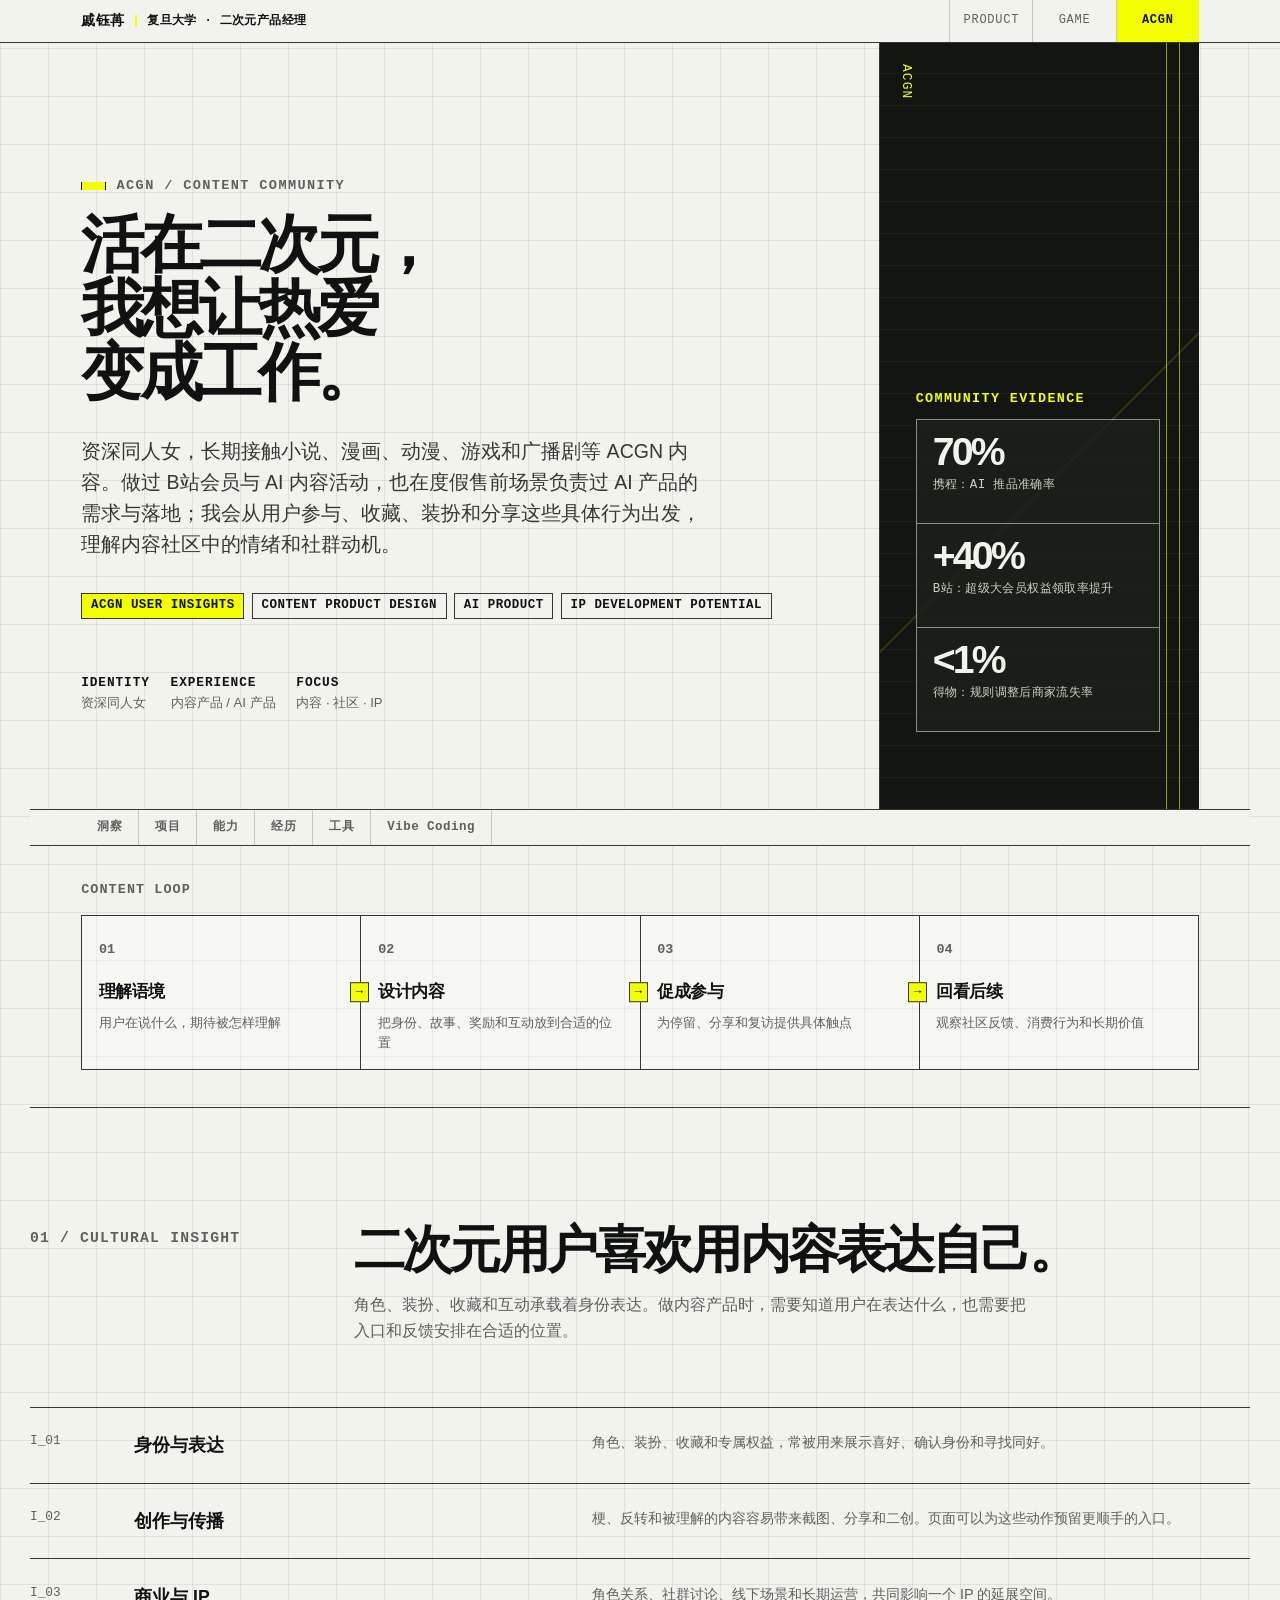
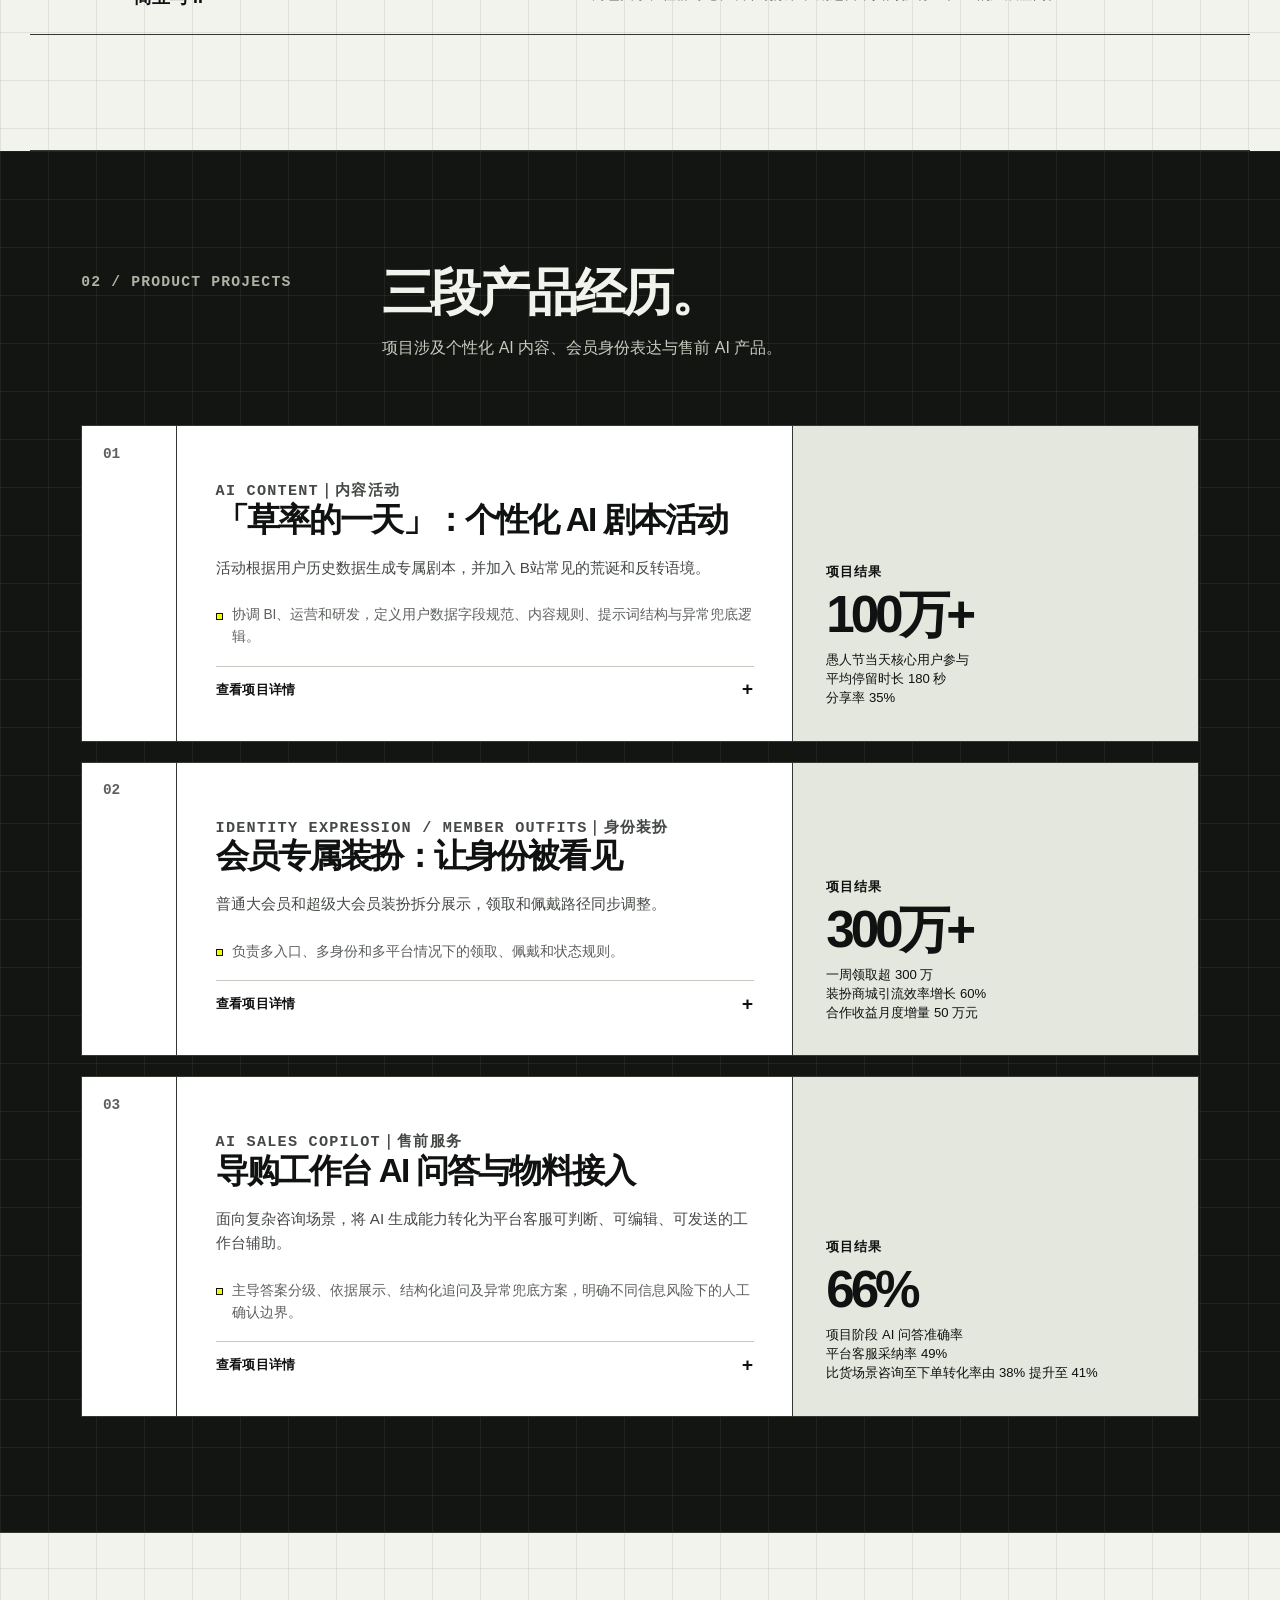
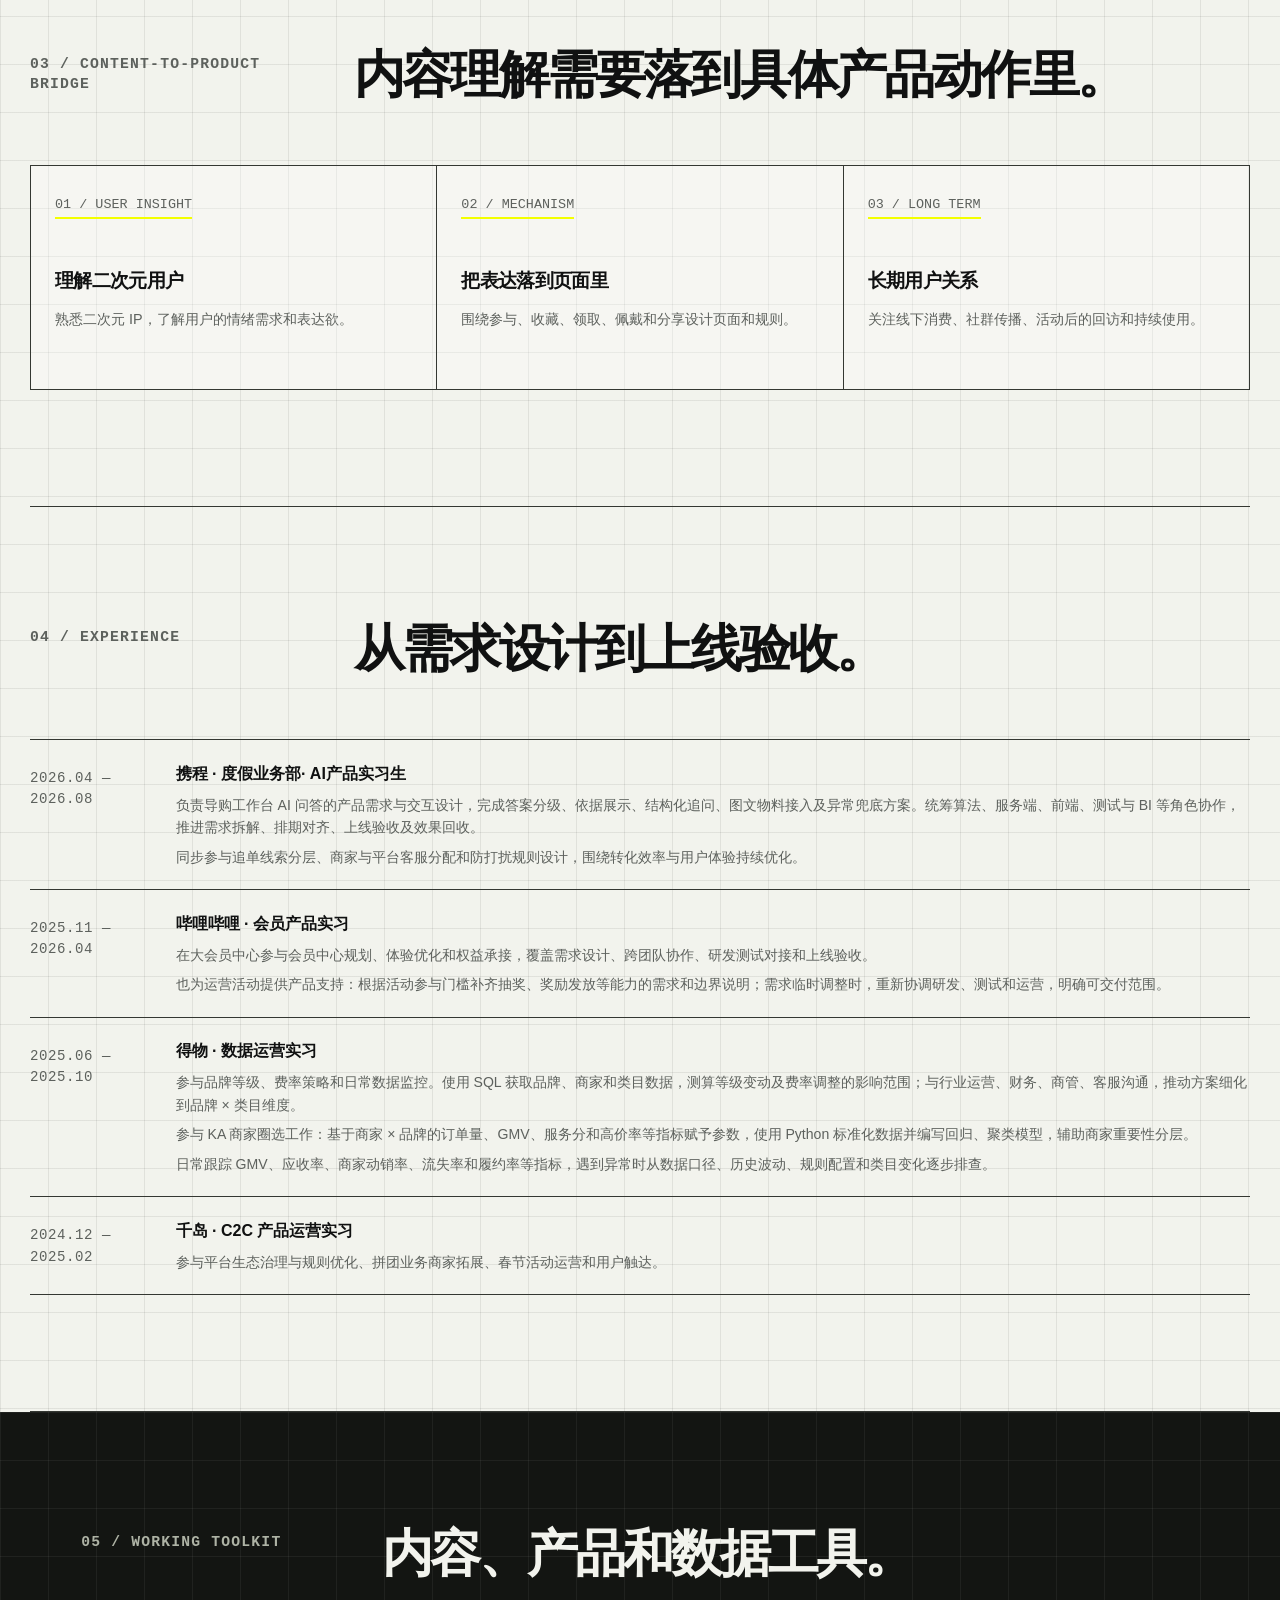
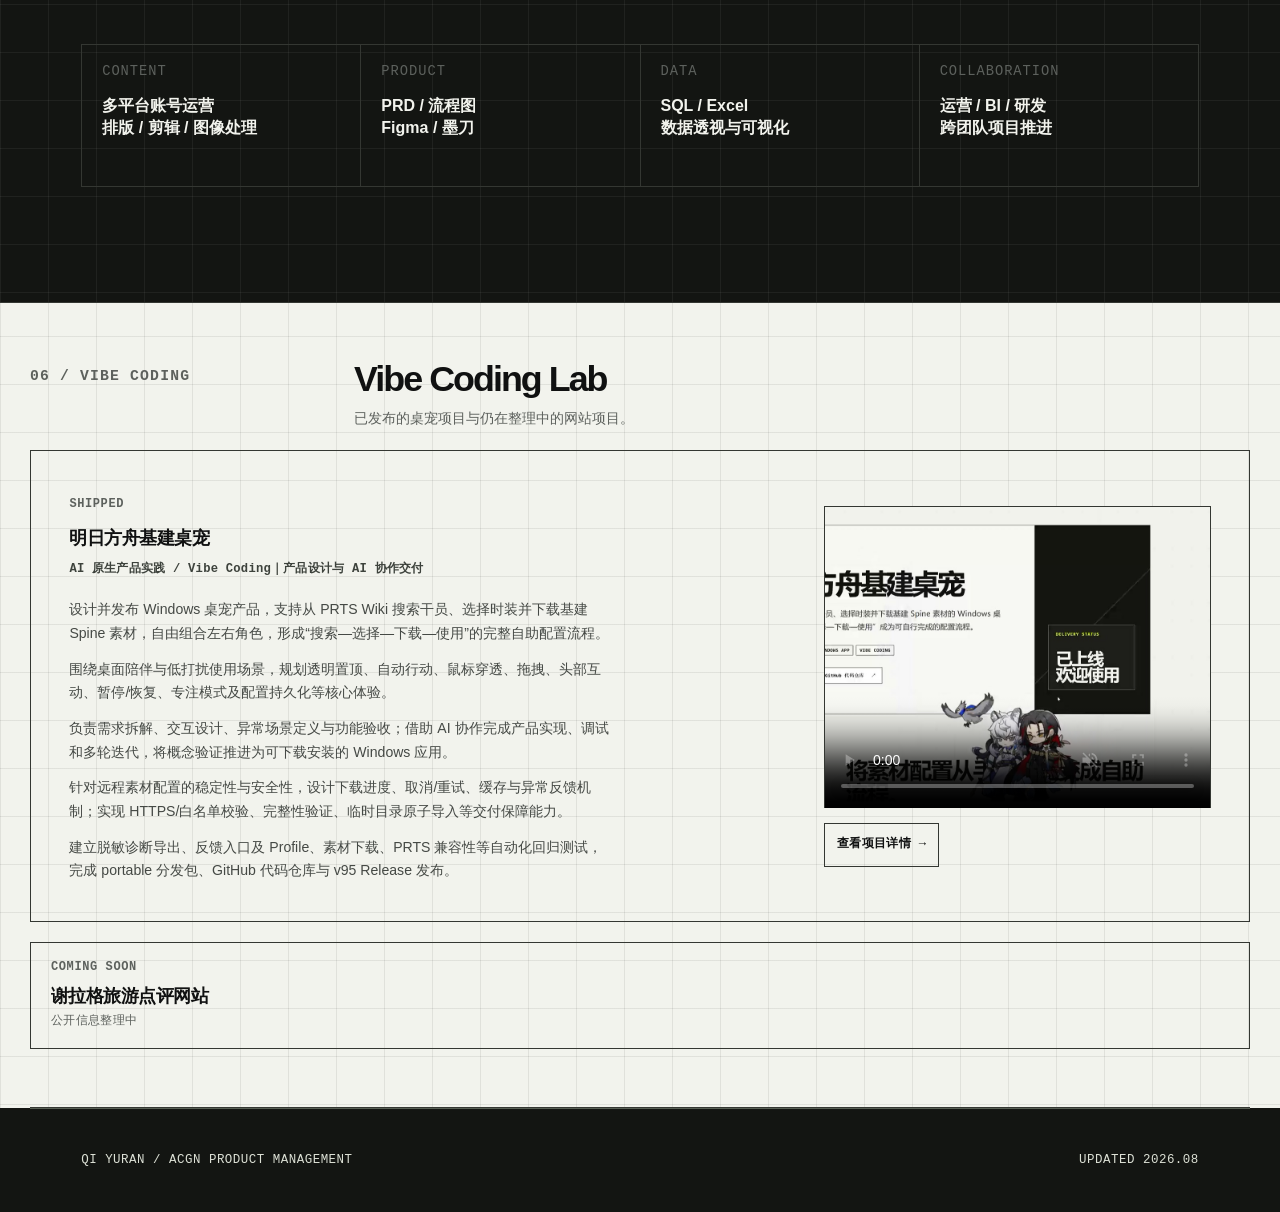
==== commit 3d8d5237: "content: refresh portfolio with Ctrip AI projects" ====
--- a/site/acgn/index.html
+++ b/site/acgn/index.html
@@ -5,17 +5,13 @@
     <a class="skip-link" href="#main">跳至主要内容</a><div class="page-rail" aria-hidden="true"><span data-scroll-rail></span></div>
     <header class="site-header"><div class="site-shell site-header__inner"><a class="identity" href="index.html" aria-label="戚钰苒，二次元产品作品集首页"><span class="identity__name">戚钰苒</span><span class="identity__meta">复旦大学 · 二次元产品经理</span></a><nav class="channel-nav" aria-label="作品集方向切换"><a href="../product/index.html">PRODUCT</a><a href="../game/index.html">GAME</a><a href="index.html" aria-current="page">ACGN</a></nav></div></header>
     <main id="main">
-      <section class="site-shell hero" aria-labelledby="hero-title"><div class="hero__copy" data-reveal><div><p class="eyebrow">ACGN / CONTENT COMMUNITY</p><h1 id="hero-title"><span>活在二次元，</span><span>我想让热爱</span><span>变成工作。</span></h1><p class="hero__lead">资深同人女，长期接触小说、漫画、动漫、游戏和广播剧等 ACGN 内容。做过 B站会员产品后，我会从用户参与、收藏、装扮和分享这些具体行为出发，理解内容社区中的情绪和社群动机。</p><div class="hero__tags"><span class="tag tag--signal">ACGN USER INSIGHTS</span><span class="tag">CONTENT PRODUCT DESIGN</span><span class="tag">AI ACTIVITY</span><span class="tag">IP DEVELOPMENT POTENTIAL</span></div></div><div class="hero__meta"><div><b>IDENTITY</b>资深同人女</div><div><b>EXPERIENCE</b>B站会员产品</div><div><b>FOCUS</b>内容 · 社区 · IP</div></div></div><aside class="hero__side" aria-label="项目成果与页面索引"><span class="signal-index">ACGN</span><div class="hero-evidence"><p class="hero-evidence__label">COMMUNITY EVIDENCE</p><div class="hero-evidence__grid"><div class="hero-evidence__item"><strong>400万+</strong><span>AI 活动累计参与用户</span></div><div class="hero-evidence__item"><strong>35%</strong><span>个性化内容分享率</span></div><div class="hero-evidence__item"><strong>150万</strong><span>次元消费券领取量</span></div></div></div></aside></section>
+      <section class="site-shell hero" aria-labelledby="hero-title"><div class="hero__copy" data-reveal><div><p class="eyebrow">ACGN / CONTENT COMMUNITY</p><h1 id="hero-title"><span>活在二次元，</span><span>我想让热爱</span><span>变成工作。</span></h1><p class="hero__lead">资深同人女，长期接触小说、漫画、动漫、游戏和广播剧等 ACGN 内容。做过 B站会员与 AI 内容活动，也在度假售前场景负责过 AI 产品的需求与落地；我会从用户参与、收藏、装扮和分享这些具体行为出发，理解内容社区中的情绪和社群动机。</p><div class="hero__tags"><span class="tag tag--signal">ACGN USER INSIGHTS</span><span class="tag">CONTENT PRODUCT DESIGN</span><span class="tag">AI PRODUCT</span><span class="tag">IP DEVELOPMENT POTENTIAL</span></div></div><div class="hero__meta"><div><b>IDENTITY</b>资深同人女</div><div><b>EXPERIENCE</b>内容产品 / AI 产品</div><div><b>FOCUS</b>内容 · 社区 · IP</div></div></div><aside class="hero__side" aria-label="项目成果与页面索引"><span class="signal-index">ACGN</span><div class="hero-evidence"><p class="hero-evidence__label">COMMUNITY EVIDENCE</p><div class="hero-evidence__grid"><div class="hero-evidence__item"><strong>70%</strong><span>携程：AI 推品准确率</span></div><div class="hero-evidence__item"><strong>+40%</strong><span>B站：超级大会员权益领取率提升</span></div><div class="hero-evidence__item"><strong>&lt;1%</strong><span>得物：规则调整后商家流失率</span></div></div></div></aside></section>
       <nav class="site-shell section-jump" aria-label="二次元页内容导航"><a href="#insights">洞察</a><a href="#projects">项目</a><a href="#bridge">能力</a><a href="#experience">经历</a><a href="#toolkit">工具</a><a href="#vibe-coding">Vibe Coding</a></nav>
       <section class="site-shell design-flow" aria-label="内容产品工作方法"><p class="design-flow__title">CONTENT LOOP</p><div class="design-flow__grid"><div class="design-flow__item"><span class="design-flow__id">01</span><strong>理解语境</strong><span>用户在说什么，期待被怎样理解</span></div><div class="design-flow__item"><span class="design-flow__id">02</span><strong>设计内容</strong><span>把身份、故事、奖励和互动放到合适的位置</span></div><div class="design-flow__item"><span class="design-flow__id">03</span><strong>促成参与</strong><span>为停留、分享和复访提供具体触点</span></div><div class="design-flow__item"><span class="design-flow__id">04</span><strong>回看后续</strong><span>观察社区反馈、消费行为和长期价值</span></div></div></section>
       <section class="section site-shell" id="insights" aria-labelledby="insight-title"><div class="section-header" data-reveal><p class="section-index">01 / CULTURAL INSIGHT</p><div><h2 class="section-title" id="insight-title">二次元用户喜欢用内容表达自己。</h2><p class="section-intro">角色、装扮、收藏和互动承载着身份表达。做内容产品时，需要知道用户在表达什么，也需要把入口和反馈安排在合适的位置。</p></div></div><div class="insight-list" data-reveal><article class="insight"><span class="insight__id">I_01</span><h3>身份与表达</h3><p>角色、装扮、收藏和专属权益，常被用来展示喜好、确认身份和寻找同好。</p></article><article class="insight"><span class="insight__id">I_02</span><h3>创作与传播</h3><p>梗、反转和被理解的内容容易带来截图、分享和二创。页面可以为这些动作预留更顺手的入口。</p></article><article class="insight"><span class="insight__id">I_03</span><h3>商业与 IP</h3><p>角色关系、社群讨论、线下场景和长期运营，共同影响一个 IP 的延展空间。</p></article></div></section>
-      <section class="section section--dark" id="projects" aria-labelledby="project-title"><div class="site-shell"><div class="section-header" data-reveal><p class="section-index">02 / BILIBILI PROJECTS</p><div><h2 class="section-title" id="project-title">三段产品经历。</h2><p class="section-intro">项目涉及 AI 内容、身份装扮和二次元线下消费场景。</p></div></div><div class="project-stack">
-        <article class="project" data-reveal><div class="project__number">01</div><div class="project__main"><p class="project__label">AI CONTENT｜内容活动</p><h3>「草率的一天」：个性化AI剧本</h3><p>活动根据用户历史数据生成专属剧本，并加入 B站常见的荒诞和反转语境。</p><ul class="project__facts"><li>协调 BI、运营和研发，确定画像字段、内容规则、交互和异常兜底。</li><li>活动内容围绕 B站常见的荒诞、无厘头和反转语境展开。运营提供主题和示例剧本，BI 提供符合规范的用户数据，研发负责调用模型生成内容。</li><li>负责把三方信息整理成可执行的内容生成规则：哪些数据可以使用、如何拼接、剧本写多长、异常时展示什么。</li><li>完成入口、加载、剧本展示页面设计。</li><li>高并发测试中发现生成等待时间偏长，推动预生成和缓存方案，将主要等待压缩到 1 秒内。</li><li>数据不足或接口报错时展示通用剧本，避免用户进入活动后没有可阅读内容。</li></ul></div><div class="project__result"><p class="result-label">项目结果</p><p class="result-number">400万+</p><p class="result-copy">累计参与用户<br>平均停留 2 分半<br>分享率 35%</p></div></article>
-        <article class="project" data-reveal><div class="project__number">02</div><div class="project__main"><p class="project__label">IDENTITY EXPRESSION / MEMBER OUTFITS｜身份装扮</p><h3>会员专属装扮：让身份被看见</h3><p>普通大会员和超级大会员装扮拆分展示，领取和佩戴路径同步调整。</p><ul class="project__facts"><li>负责多入口、多身份和多平台情况下的领取、佩戴和状态规则。</li><li>将普通大会员和超级大会员装扮拆开呈现，使用户能区分不同身份对应的装扮。</li><li>资产中心、会员中心和购后弹窗分别承担发现、领取和佩戴动作；页面间通过一致的身份与领取状态保持同步。</li><li>从自动下发、手动佩戴改为手动领取、一键佩戴，并用红点和 toast 提示用户当前状态。</li><li>装扮是否被发放、是否被领取、是否已佩戴，分别记录埋点。</li><li>封禁、冻结、未登录、身份识别延迟、鸿蒙和 Pad 支持范围等情况，都在需求中补充了对应规则。</li></ul></div><div class="project__result"><p class="result-label">项目结果</p><p class="result-number">300万+</p><p class="result-copy">一周领取超 300 万<br>装扮商城引流效率增长 60%<br>合作收益月度增量 50 万元</p></div></article>
-        <article class="project" data-reveal><div class="project__number">03</div><div class="project__main"><p class="project__label">ACG COMMERCE｜消费券活动</p><h3>次元消费券二期：线下吃谷活动</h3><p>围绕“吃谷”这一二次元周边消费场景，设计领券、预约和线下核销，并按周中领券、周末核销安排节奏。</p><ul class="project__facts"><li>参与 C 端领券、预约、券码和附近门店模块，以及商家端核销和后台配置。</li><li>活动由领券和预约领好礼两部分组成，整体采用周中领券蓄水、周末集中核销的节奏，每周形成一个独立领用周期。</li><li>C 端设计包括发券弹窗、领券模块、券状态、附近可用门店、预约页和门店列表页。门店列表支持城市、商圈或品牌筛选，并设置排序和清空规则。</li><li>商家端补充核销流程、券展示、勾选逻辑和异常状态；后台新增商圈管理，并为门店增加关联商圈和展示优先级等配置。</li><li>券按首次进入、分享、复访等条件发放；设置控制开关和风控奖池，并区分大会员、非会员、未登录、封禁用户的按钮和标签展示。</li><li>活动推进中持续补充开关控制、批量导入、城市筛选、预演支持、数据埋点和分享功能等需求，并明确 C 端、商家端和后台的交付范围。</li></ul></div><div class="project__result"><p class="result-label">项目结果</p><p class="result-number">150万</p><p class="result-copy">二期活动累计领取 150 万<br>累计核销 20 万<br>线下核销率较次元消费券一期提升 20%<br>大会员到页率较上期提升 30%</p></div></article>
-      </div></div></section>
+      <section class="section section--dark" id="projects" aria-labelledby="project-title"><div class="site-shell"><div class="section-header" data-reveal><p class="section-index">02 / PRODUCT PROJECTS</p><div><h2 class="section-title" id="project-title">三段产品经历。</h2><p class="section-intro">项目涉及个性化 AI 内容、会员身份表达与售前 AI 产品。</p></div></div><div class="project-stack"><article class="project" data-reveal><div class="project__number">01</div><div class="project__main"><p class="project__label">AI CONTENT｜内容活动</p><h3>「草率的一天」：个性化 AI 剧本活动</h3><p>活动根据用户历史数据生成专属剧本，并加入 B站常见的荒诞和反转语境。</p><ul class="project__facts"><li>协调 BI、运营和研发，定义用户数据字段规范、内容规则、提示词结构与异常兜底逻辑。</li><li>独立完成 H5 活动页原型与交互设计，覆盖入口、加载、剧本展示、分享与异常反馈。</li><li>面对高并发生成延迟，推动预生成与缓存方案，将主要等待压缩至 0.1 秒内。</li><li>为数据不足和接口异常配置兜底剧本，保障活动体验连续。</li></ul></div><div class="project__result"><p class="result-label">项目结果</p><p class="result-number">100万+</p><p class="result-copy">愚人节当天核心用户参与<br>平均停留时长 180 秒<br>分享率 35%</p></div></article><article class="project" data-reveal><div class="project__number">02</div><div class="project__main"><p class="project__label">IDENTITY EXPRESSION / MEMBER OUTFITS｜身份装扮</p><h3>会员专属装扮：让身份被看见</h3><p>普通大会员和超级大会员装扮拆分展示，领取和佩戴路径同步调整。</p><ul class="project__facts"><li>负责多入口、多身份和多平台情况下的领取、佩戴和状态规则。</li><li>将普通大会员和超级大会员装扮拆开呈现，使用户能区分不同身份对应的装扮。</li><li>资产中心、会员中心和购后弹窗分别承担发现、领取和佩戴动作；页面间通过一致的身份与领取状态保持同步。</li><li>从自动下发、手动佩戴改为手动领取、一键佩戴，并用红点和 toast 提示用户当前状态。</li><li>装扮是否被发放、是否被领取、是否已佩戴，分别记录埋点。</li><li>封禁、冻结、未登录、身份识别延迟、鸿蒙和 Pad 支持范围等情况，都在需求中补充了对应规则。</li></ul></div><div class="project__result"><p class="result-label">项目结果</p><p class="result-number">300万+</p><p class="result-copy">一周领取超 300 万<br>装扮商城引流效率增长 60%<br>合作收益月度增量 50 万元</p></div></article><article class="project" data-reveal><div class="project__number">03</div><div class="project__main"><p class="project__label">AI SALES COPILOT｜售前服务</p><h3>导购工作台 AI 问答与物料接入</h3><p>面向复杂咨询场景，将 AI 生成能力转化为平台客服可判断、可编辑、可发送的工作台辅助。</p><ul class="project__facts"><li>主导答案分级、依据展示、结构化追问及异常兜底方案，明确不同信息风险下的人工确认边界。</li><li>按咨询意图设计图文物料映射，并结合商品、出行日期等信息提供匹配内容。</li><li>避免同一会话反复展示相同图文；图片加载异常时，仍保留文字回复和人工处理入口。</li><li>统筹多方协作推进上线验收，并依据平台客服采纳、编辑和负反馈持续优化能力。</li></ul></div><div class="project__result"><p class="result-label">项目结果</p><p class="result-number">66%</p><p class="result-copy">项目阶段 AI 问答准确率<br>平台客服采纳率 49%<br>比货场景咨询至下单转化率由 38% 提升至 41%</p></div></article></div></div></section>
       <section class="section site-shell" id="bridge" aria-labelledby="bridge-title"><div class="section-header" data-reveal><p class="section-index">03 / CONTENT-TO-PRODUCT BRIDGE</p><div><h2 class="section-title" id="bridge-title">内容理解需要落到具体产品动作里。</h2></div></div><div class="capability-grid" data-reveal><article class="capability"><span class="capability__id">01 / USER INSIGHT</span><h3>理解二次元用户</h3><p>熟悉二次元 IP，了解用户的情绪需求和表达欲。</p></article><article class="capability"><span class="capability__id">02 / MECHANISM</span><h3>把表达落到页面里</h3><p>围绕参与、收藏、领取、佩戴和分享设计页面和规则。</p></article><article class="capability"><span class="capability__id">03 / LONG TERM</span><h3>长期用户关系</h3><p>关注线下消费、社群传播、活动后的回访和持续使用。</p></article></div></section>
-      <section class="section site-shell" id="experience" aria-labelledby="experience-title"><div class="section-header" data-reveal><p class="section-index">04 / EXPERIENCE</p><div><h2 class="section-title" id="experience-title">从需求设计到上线验收。</h2></div></div><div class="two-column two-column--stacked"><div class="timeline" data-reveal><article class="timeline__item"><p class="timeline__date">2026.07 — 至今</p><div><h3>携程 · AI 产品实习</h3><p>参与数据运营和 AI 客服产品工作，为携程平台内部客服、商家客服的客服工作台接入 AI 问答、AI 推品等能力，帮助人工客服更快回应用户问题，并支持用户从进线到下单的转化。</p></div></article><article class="timeline__item"><p class="timeline__date">2025.11 — 2026.04</p><div><h3>哔哩哔哩 · 会员产品实习</h3><p>在大会员中心参与会员中心规划、体验优化和权益承接，覆盖需求设计、跨团队协作、研发测试对接和上线验收。</p><p>也为运营活动提供产品支持：根据活动参与门槛补齐抽奖、奖励发放等能力的需求和边界说明；需求临时调整时，重新协调研发、测试和运营，明确可交付范围。</p></div></article><article class="timeline__item"><p class="timeline__date">2025.06 — 2025.10</p><div><h3>得物 · 数据运营实习</h3><p>参与品牌等级、费率策略和日常数据监控。使用 SQL 获取品牌、商家和类目数据，测算等级变动及费率调整的影响范围；与行业运营、财务、商管、客服沟通，推动方案细化到品牌 × 类目维度。</p><p>参与 KA 商家圈选工作：基于商家 × 品牌的订单量、GMV、服务分和高价率等指标赋予参数，使用 Python 标准化数据并编写回归、聚类模型，辅助商家重要性分层。</p><p>日常跟踪 GMV、应收率、商家动销率、流失率和履约率等指标，遇到异常时从数据口径、历史波动、规则配置和类目变化逐步排查。</p></div></article><article class="timeline__item"><p class="timeline__date">2024.12 — 2025.02</p><div><h3>千岛 · C2C 产品运营实习</h3><p>参与平台生态治理与规则优化、拼团业务商家拓展、春节活动运营和用户触达。</p></div></article></div></div></section>
+      <section class="section site-shell" id="experience" aria-labelledby="experience-title"><div class="section-header" data-reveal><p class="section-index">04 / EXPERIENCE</p><div><h2 class="section-title" id="experience-title">从需求设计到上线验收。</h2></div></div><div class="two-column two-column--stacked"><div class="timeline" data-reveal><article class="timeline__item"><p class="timeline__date">2026.04 — 2026.08</p><div><h3>携程 · 度假业务部· AI产品实习生</h3><p>负责导购工作台 AI 问答的产品需求与交互设计，完成答案分级、依据展示、结构化追问、图文物料接入及异常兜底方案。统筹算法、服务端、前端、测试与 BI 等角色协作，推进需求拆解、排期对齐、上线验收及效果回收。</p><p>同步参与追单线索分层、商家与平台客服分配和防打扰规则设计，围绕转化效率与用户体验持续优化。</p></div></article><article class="timeline__item"><p class="timeline__date">2025.11 — 2026.04</p><div><h3>哔哩哔哩 · 会员产品实习</h3><p>在大会员中心参与会员中心规划、体验优化和权益承接，覆盖需求设计、跨团队协作、研发测试对接和上线验收。</p><p>也为运营活动提供产品支持：根据活动参与门槛补齐抽奖、奖励发放等能力的需求和边界说明；需求临时调整时，重新协调研发、测试和运营，明确可交付范围。</p></div></article><article class="timeline__item"><p class="timeline__date">2025.06 — 2025.10</p><div><h3>得物 · 数据运营实习</h3><p>参与品牌等级、费率策略和日常数据监控。使用 SQL 获取品牌、商家和类目数据，测算等级变动及费率调整的影响范围；与行业运营、财务、商管、客服沟通，推动方案细化到品牌 × 类目维度。</p><p>参与 KA 商家圈选工作：基于商家 × 品牌的订单量、GMV、服务分和高价率等指标赋予参数，使用 Python 标准化数据并编写回归、聚类模型，辅助商家重要性分层。</p><p>日常跟踪 GMV、应收率、商家动销率、流失率和履约率等指标，遇到异常时从数据口径、历史波动、规则配置和类目变化逐步排查。</p></div></article><article class="timeline__item"><p class="timeline__date">2024.12 — 2025.02</p><div><h3>千岛 · C2C 产品运营实习</h3><p>参与平台生态治理与规则优化、拼团业务商家拓展、春节活动运营和用户触达。</p></div></article></div></div></section>
       <section class="section section--dark" id="toolkit" aria-labelledby="tool-title"><div class="site-shell"><div class="section-header" data-reveal><p class="section-index">05 / WORKING TOOLKIT</p><div><h2 class="section-title" id="tool-title">内容、产品和数据工具。</h2></div></div><div class="tool-grid" data-reveal><div><span>CONTENT</span><strong>多平台账号运营<br>排版 / 剪辑 / 图像处理</strong></div><div><span>PRODUCT</span><strong>PRD / 流程图<br>Figma / 墨刀</strong></div><div><span>DATA</span><strong>SQL / Excel<br>数据透视与可视化</strong></div><div><span>COLLABORATION</span><strong>运营 / BI / 研发<br>跨团队项目推进</strong></div></div></div></section>
       <section class="section site-shell" id="vibe-coding" aria-labelledby="vibe-title"><div class="section-header" data-reveal><p class="section-index">06 / VIBE CODING</p><div><h2 class="section-title" id="vibe-title">Vibe Coding Lab</h2><p class="section-intro">已发布的桌宠项目与仍在整理中的网站项目。</p></div></div><div class="vibe-grid" data-reveal><article class="vibe-card vibe-card--shipped" data-project-slot="arknights-desktop-pet"><div class="vibe-card__copy"><span class="vibe-card__status">SHIPPED</span><h3>明日方舟基建桌宠</h3><p class="vibe-card__project-type">AI 原生产品实践 / Vibe Coding｜产品设计与 AI 协作交付</p><div class="vibe-card__detail"><p>设计并发布 Windows 桌宠产品，支持从 PRTS Wiki 搜索干员、选择时装并下载基建 Spine 素材，自由组合左右角色，形成“搜索—选择—下载—使用”的完整自助配置流程。</p><p>围绕桌面陪伴与低打扰使用场景，规划透明置顶、自动行动、鼠标穿透、拖拽、头部互动、暂停/恢复、专注模式及配置持久化等核心体验。</p><p>负责需求拆解、交互设计、异常场景定义与功能验收；借助 AI 协作完成产品实现、调试和多轮迭代，将概念验证推进为可下载安装的 Windows 应用。</p><p>针对远程素材配置的稳定性与安全性，设计下载进度、取消/重试、缓存与异常反馈机制；实现 HTTPS/白名单校验、完整性验证、临时目录原子导入等交付保障能力。</p><p>建立脱敏诊断导出、反馈入口及 Profile、素材下载、PRTS 兼容性等自动化回归测试，完成 portable 分发包、GitHub 代码仓库与 v95 Release 发布。</p></div></div><div class="vibe-card__preview"><video class="vibe-card__video" autoplay muted loop playsinline controls preload="metadata" poster="../assets/media/arknights-desktop-pet-preview.jpg" aria-label="明日方舟基建桌宠演示预览"><source src="../assets/media/arknights-desktop-pet-preview.mp4" type="video/mp4">你的浏览器不支持视频播放。</video><a class="vibe-card__cta" href="../projects/arknights-desktop-pet/index.html">查看项目详情 →</a></div></article><article class="vibe-card" data-project-slot="kjerag-travel"><span class="vibe-card__status">COMING SOON</span><h3>谢拉格旅游点评网站</h3><p class="vibe-card__foot">公开信息整理中</p></article></div></section>
     </main>
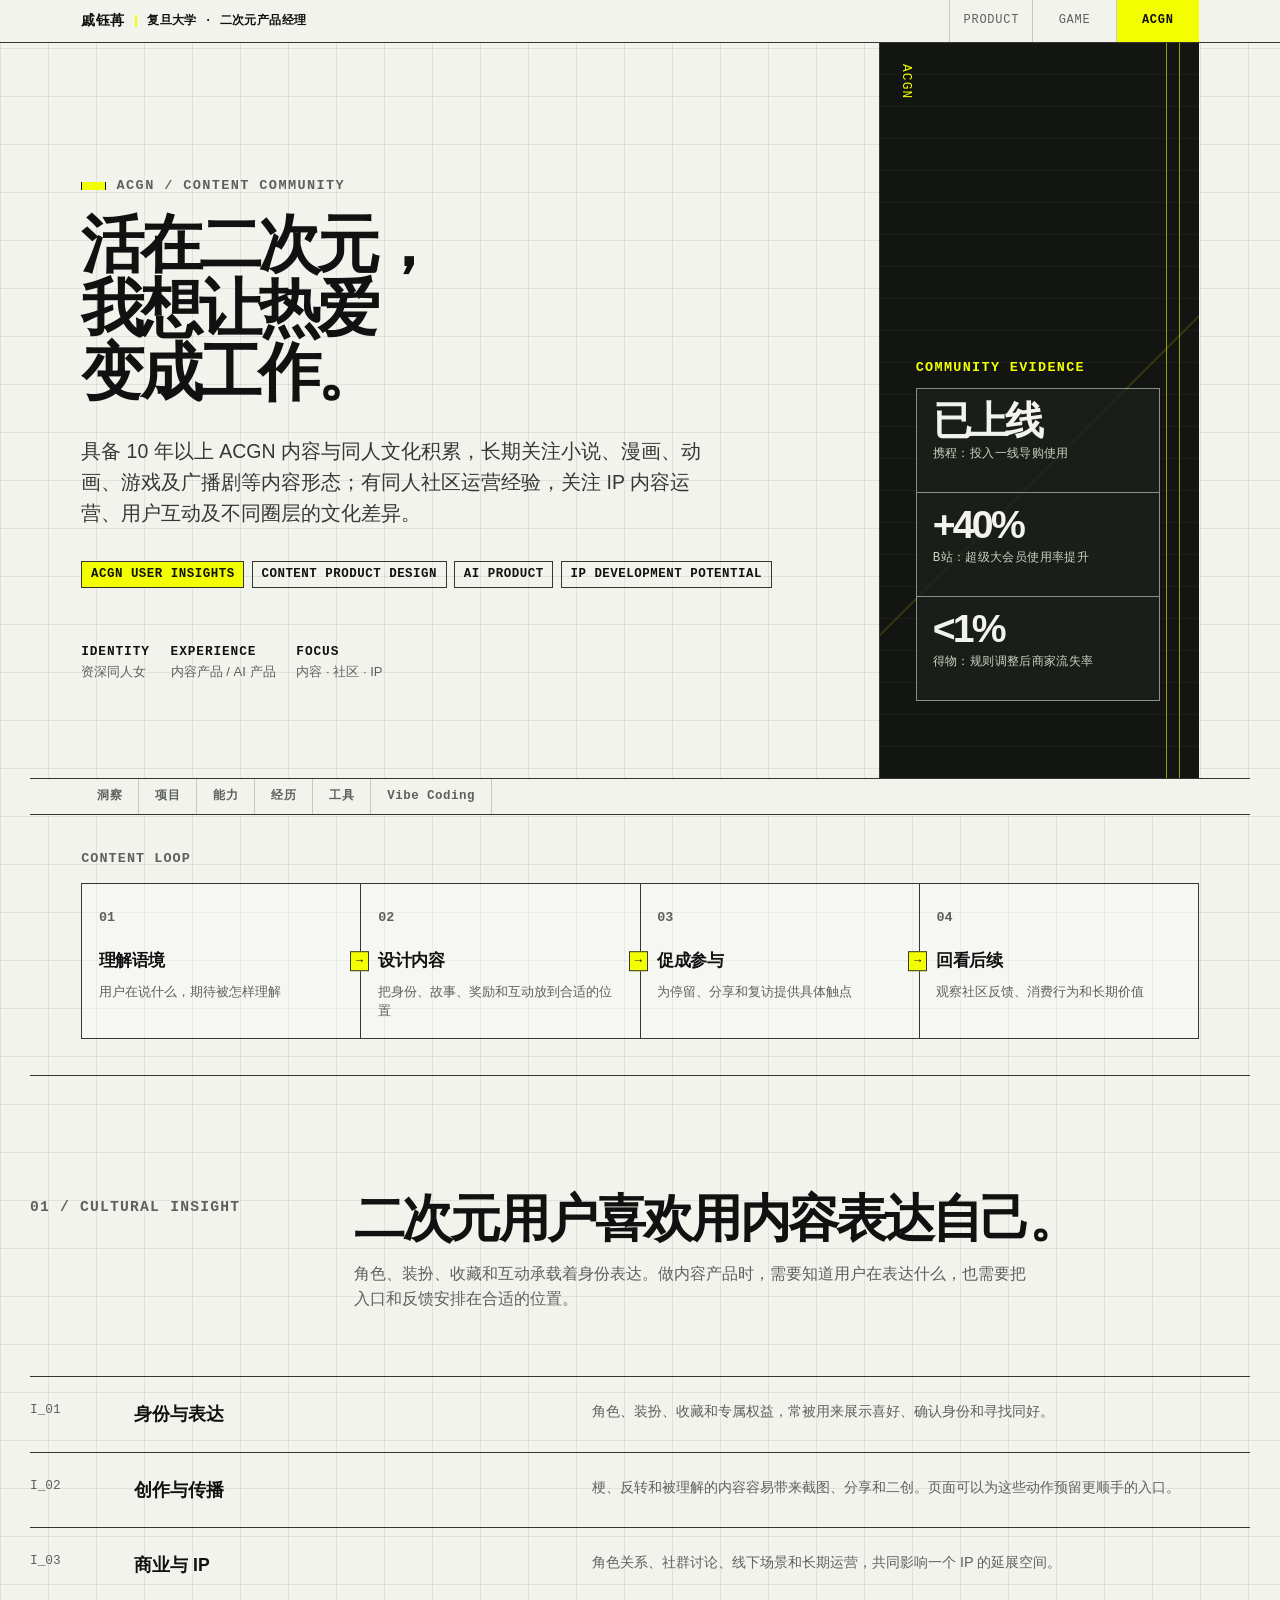
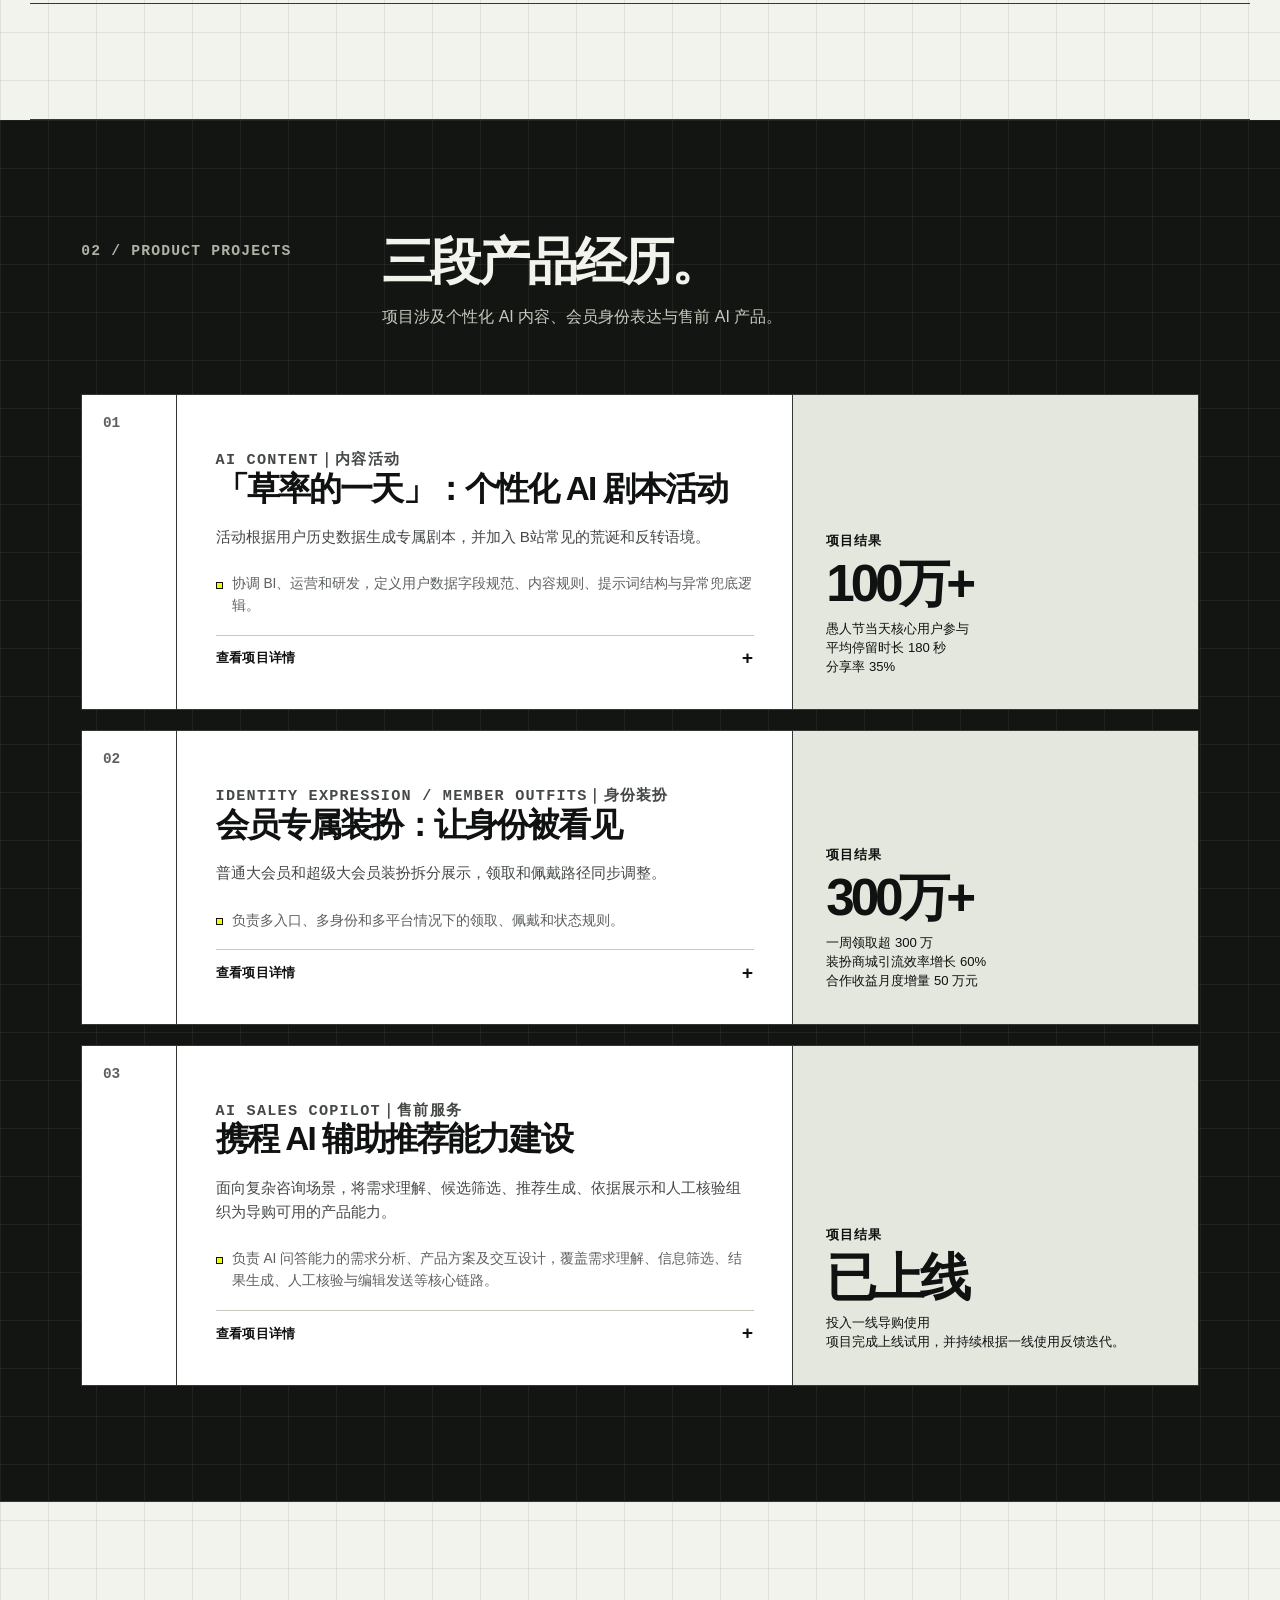
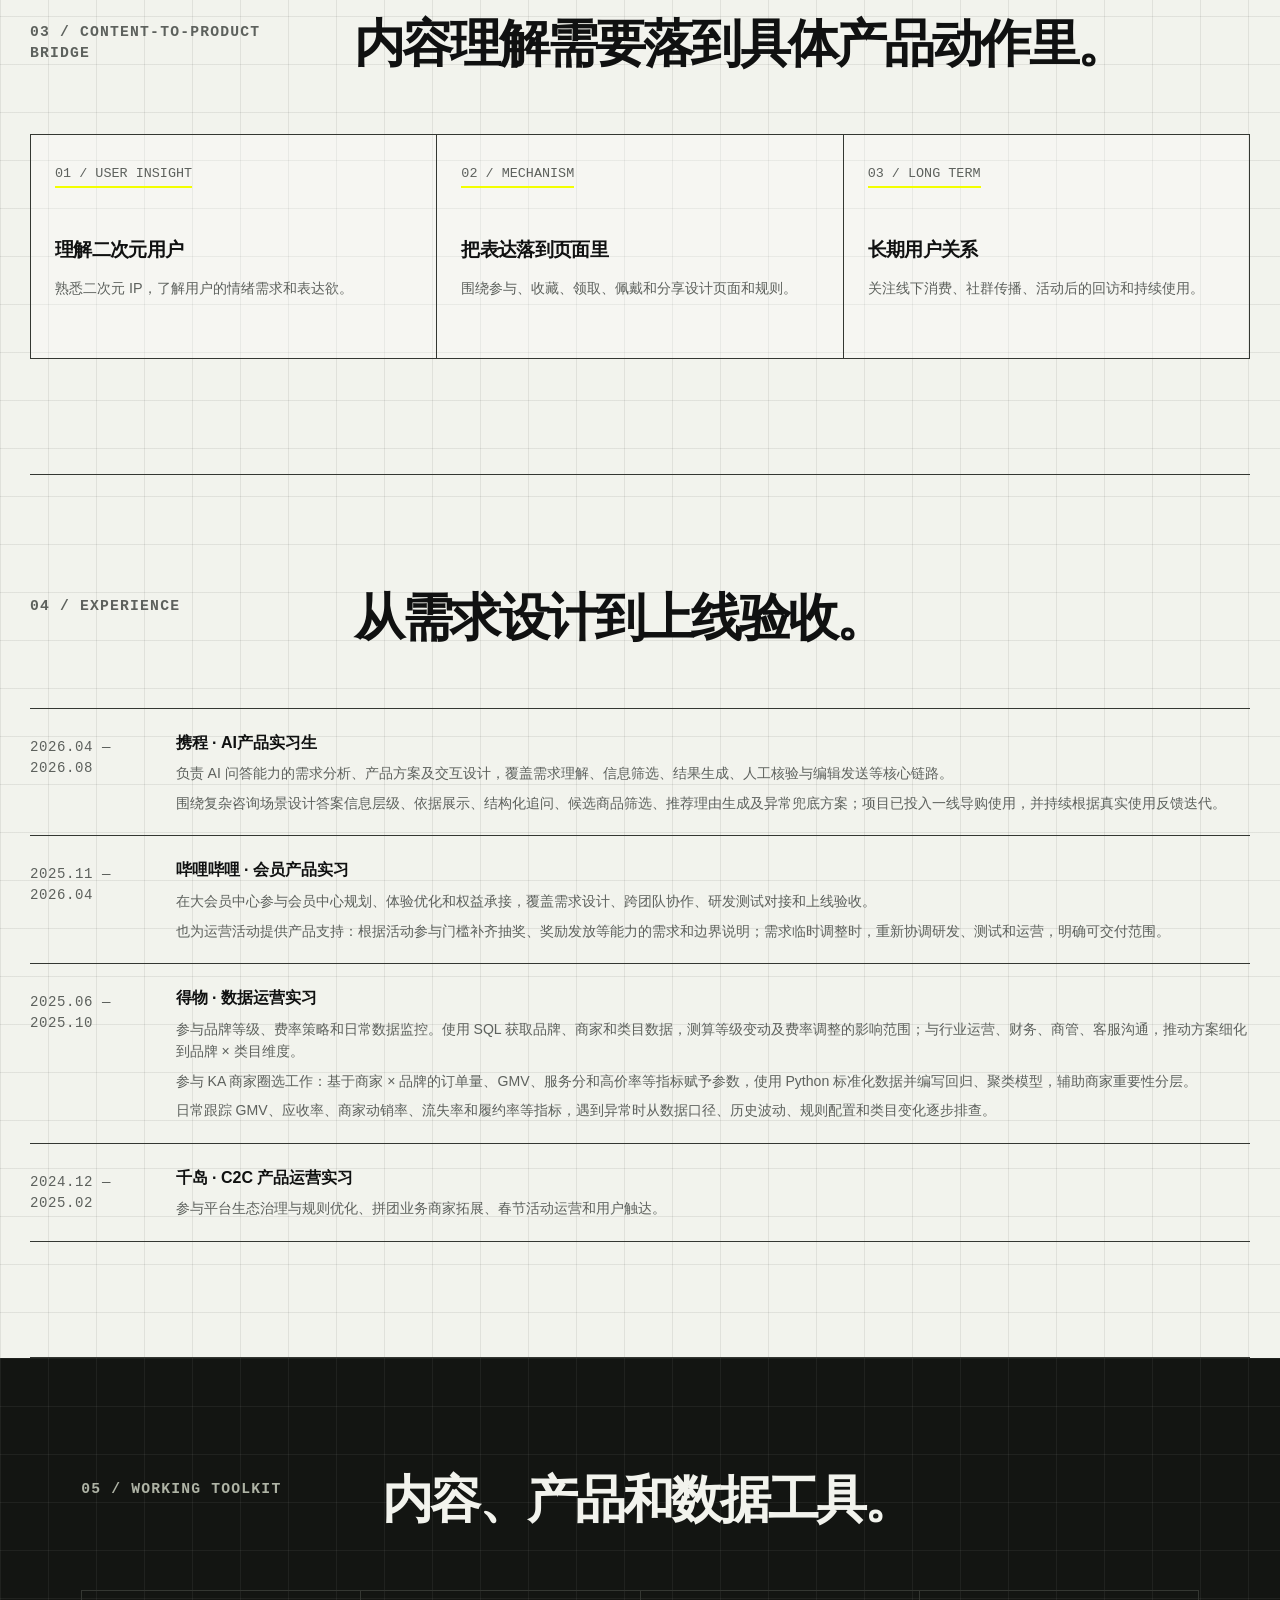
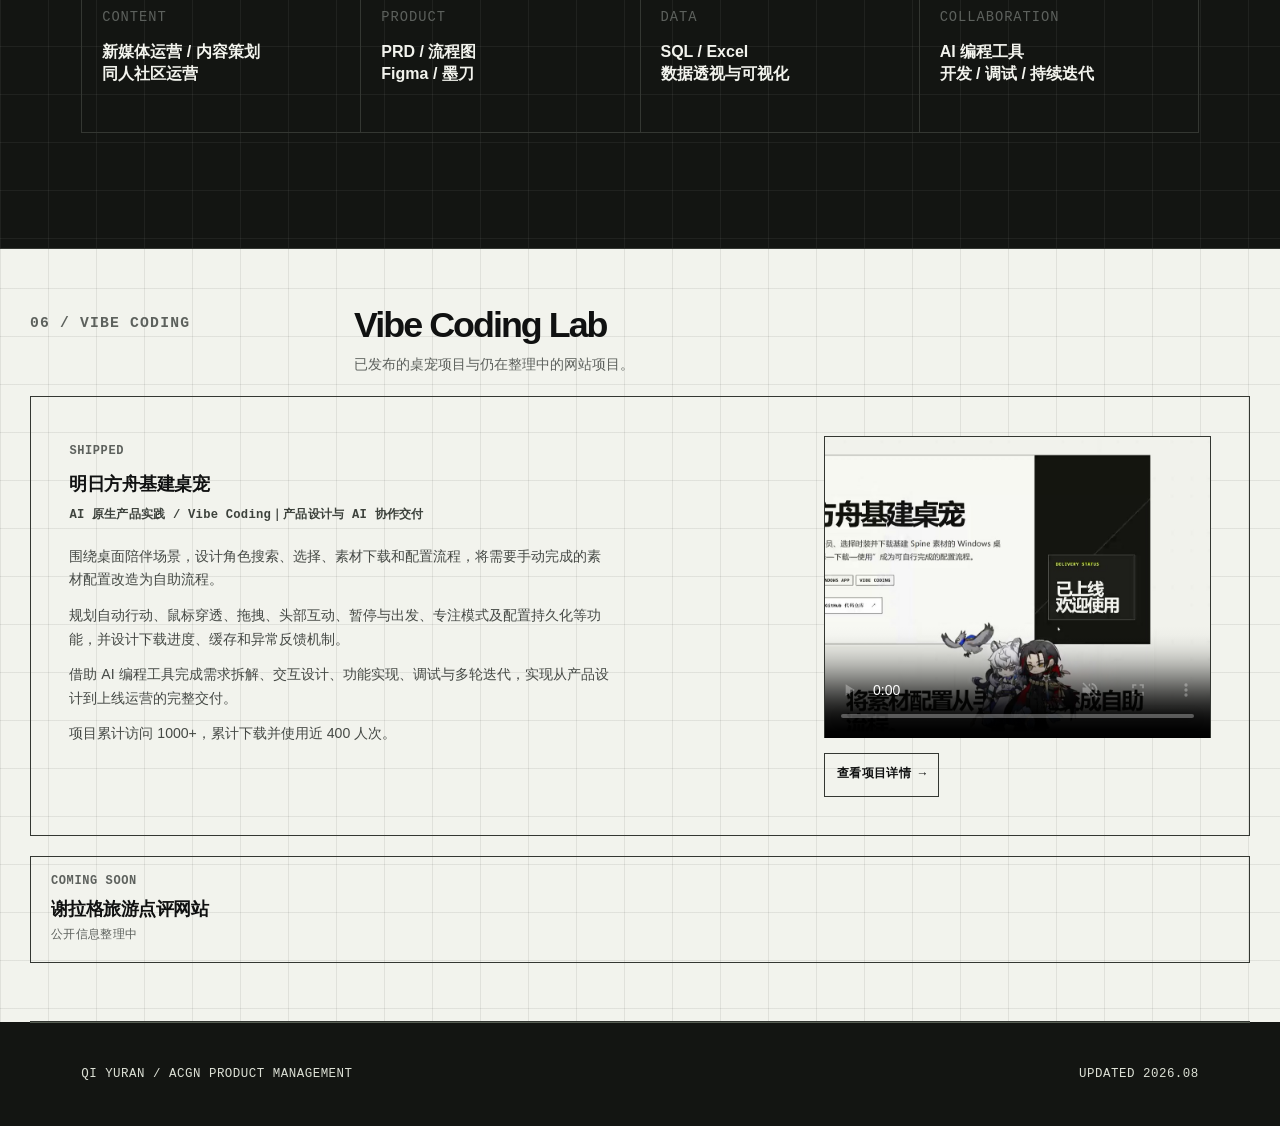
==== commit 6ae58deb: "Update public portfolio content and correct internship details" ====
--- a/site/acgn/index.html
+++ b/site/acgn/index.html
@@ -5,15 +5,15 @@
     <a class="skip-link" href="#main">跳至主要内容</a><div class="page-rail" aria-hidden="true"><span data-scroll-rail></span></div>
     <header class="site-header"><div class="site-shell site-header__inner"><a class="identity" href="index.html" aria-label="戚钰苒，二次元产品作品集首页"><span class="identity__name">戚钰苒</span><span class="identity__meta">复旦大学 · 二次元产品经理</span></a><nav class="channel-nav" aria-label="作品集方向切换"><a href="../product/index.html">PRODUCT</a><a href="../game/index.html">GAME</a><a href="index.html" aria-current="page">ACGN</a></nav></div></header>
     <main id="main">
-      <section class="site-shell hero" aria-labelledby="hero-title"><div class="hero__copy" data-reveal><div><p class="eyebrow">ACGN / CONTENT COMMUNITY</p><h1 id="hero-title"><span>活在二次元，</span><span>我想让热爱</span><span>变成工作。</span></h1><p class="hero__lead">资深同人女，长期接触小说、漫画、动漫、游戏和广播剧等 ACGN 内容。做过 B站会员与 AI 内容活动，也在度假售前场景负责过 AI 产品的需求与落地；我会从用户参与、收藏、装扮和分享这些具体行为出发，理解内容社区中的情绪和社群动机。</p><div class="hero__tags"><span class="tag tag--signal">ACGN USER INSIGHTS</span><span class="tag">CONTENT PRODUCT DESIGN</span><span class="tag">AI PRODUCT</span><span class="tag">IP DEVELOPMENT POTENTIAL</span></div></div><div class="hero__meta"><div><b>IDENTITY</b>资深同人女</div><div><b>EXPERIENCE</b>内容产品 / AI 产品</div><div><b>FOCUS</b>内容 · 社区 · IP</div></div></div><aside class="hero__side" aria-label="项目成果与页面索引"><span class="signal-index">ACGN</span><div class="hero-evidence"><p class="hero-evidence__label">COMMUNITY EVIDENCE</p><div class="hero-evidence__grid"><div class="hero-evidence__item"><strong>70%</strong><span>携程：AI 推品准确率</span></div><div class="hero-evidence__item"><strong>+40%</strong><span>B站：超级大会员权益领取率提升</span></div><div class="hero-evidence__item"><strong>&lt;1%</strong><span>得物：规则调整后商家流失率</span></div></div></div></aside></section>
+      <section class="site-shell hero" aria-labelledby="hero-title"><div class="hero__copy" data-reveal><div><p class="eyebrow">ACGN / CONTENT COMMUNITY</p><h1 id="hero-title"><span>活在二次元，</span><span>我想让热爱</span><span>变成工作。</span></h1><p class="hero__lead">具备 10 年以上 ACGN 内容与同人文化积累，长期关注小说、漫画、动画、游戏及广播剧等内容形态；有同人社区运营经验，关注 IP 内容运营、用户互动及不同圈层的文化差异。</p><div class="hero__tags"><span class="tag tag--signal">ACGN USER INSIGHTS</span><span class="tag">CONTENT PRODUCT DESIGN</span><span class="tag">AI PRODUCT</span><span class="tag">IP DEVELOPMENT POTENTIAL</span></div></div><div class="hero__meta"><div><b>IDENTITY</b>资深同人女</div><div><b>EXPERIENCE</b>内容产品 / AI 产品</div><div><b>FOCUS</b>内容 · 社区 · IP</div></div></div><aside class="hero__side" aria-label="项目成果与页面索引"><span class="signal-index">ACGN</span><div class="hero-evidence"><p class="hero-evidence__label">COMMUNITY EVIDENCE</p><div class="hero-evidence__grid"><div class="hero-evidence__item"><strong>已上线</strong><span>携程：投入一线导购使用</span></div><div class="hero-evidence__item"><strong>+40%</strong><span>B站：超级大会员使用率提升</span></div><div class="hero-evidence__item"><strong>&lt;1%</strong><span>得物：规则调整后商家流失率</span></div></div></div></aside></section>
       <nav class="site-shell section-jump" aria-label="二次元页内容导航"><a href="#insights">洞察</a><a href="#projects">项目</a><a href="#bridge">能力</a><a href="#experience">经历</a><a href="#toolkit">工具</a><a href="#vibe-coding">Vibe Coding</a></nav>
       <section class="site-shell design-flow" aria-label="内容产品工作方法"><p class="design-flow__title">CONTENT LOOP</p><div class="design-flow__grid"><div class="design-flow__item"><span class="design-flow__id">01</span><strong>理解语境</strong><span>用户在说什么，期待被怎样理解</span></div><div class="design-flow__item"><span class="design-flow__id">02</span><strong>设计内容</strong><span>把身份、故事、奖励和互动放到合适的位置</span></div><div class="design-flow__item"><span class="design-flow__id">03</span><strong>促成参与</strong><span>为停留、分享和复访提供具体触点</span></div><div class="design-flow__item"><span class="design-flow__id">04</span><strong>回看后续</strong><span>观察社区反馈、消费行为和长期价值</span></div></div></section>
       <section class="section site-shell" id="insights" aria-labelledby="insight-title"><div class="section-header" data-reveal><p class="section-index">01 / CULTURAL INSIGHT</p><div><h2 class="section-title" id="insight-title">二次元用户喜欢用内容表达自己。</h2><p class="section-intro">角色、装扮、收藏和互动承载着身份表达。做内容产品时，需要知道用户在表达什么，也需要把入口和反馈安排在合适的位置。</p></div></div><div class="insight-list" data-reveal><article class="insight"><span class="insight__id">I_01</span><h3>身份与表达</h3><p>角色、装扮、收藏和专属权益，常被用来展示喜好、确认身份和寻找同好。</p></article><article class="insight"><span class="insight__id">I_02</span><h3>创作与传播</h3><p>梗、反转和被理解的内容容易带来截图、分享和二创。页面可以为这些动作预留更顺手的入口。</p></article><article class="insight"><span class="insight__id">I_03</span><h3>商业与 IP</h3><p>角色关系、社群讨论、线下场景和长期运营，共同影响一个 IP 的延展空间。</p></article></div></section>
-      <section class="section section--dark" id="projects" aria-labelledby="project-title"><div class="site-shell"><div class="section-header" data-reveal><p class="section-index">02 / PRODUCT PROJECTS</p><div><h2 class="section-title" id="project-title">三段产品经历。</h2><p class="section-intro">项目涉及个性化 AI 内容、会员身份表达与售前 AI 产品。</p></div></div><div class="project-stack"><article class="project" data-reveal><div class="project__number">01</div><div class="project__main"><p class="project__label">AI CONTENT｜内容活动</p><h3>「草率的一天」：个性化 AI 剧本活动</h3><p>活动根据用户历史数据生成专属剧本，并加入 B站常见的荒诞和反转语境。</p><ul class="project__facts"><li>协调 BI、运营和研发，定义用户数据字段规范、内容规则、提示词结构与异常兜底逻辑。</li><li>独立完成 H5 活动页原型与交互设计，覆盖入口、加载、剧本展示、分享与异常反馈。</li><li>面对高并发生成延迟，推动预生成与缓存方案，将主要等待压缩至 0.1 秒内。</li><li>为数据不足和接口异常配置兜底剧本，保障活动体验连续。</li></ul></div><div class="project__result"><p class="result-label">项目结果</p><p class="result-number">100万+</p><p class="result-copy">愚人节当天核心用户参与<br>平均停留时长 180 秒<br>分享率 35%</p></div></article><article class="project" data-reveal><div class="project__number">02</div><div class="project__main"><p class="project__label">IDENTITY EXPRESSION / MEMBER OUTFITS｜身份装扮</p><h3>会员专属装扮：让身份被看见</h3><p>普通大会员和超级大会员装扮拆分展示，领取和佩戴路径同步调整。</p><ul class="project__facts"><li>负责多入口、多身份和多平台情况下的领取、佩戴和状态规则。</li><li>将普通大会员和超级大会员装扮拆开呈现，使用户能区分不同身份对应的装扮。</li><li>资产中心、会员中心和购后弹窗分别承担发现、领取和佩戴动作；页面间通过一致的身份与领取状态保持同步。</li><li>从自动下发、手动佩戴改为手动领取、一键佩戴，并用红点和 toast 提示用户当前状态。</li><li>装扮是否被发放、是否被领取、是否已佩戴，分别记录埋点。</li><li>封禁、冻结、未登录、身份识别延迟、鸿蒙和 Pad 支持范围等情况，都在需求中补充了对应规则。</li></ul></div><div class="project__result"><p class="result-label">项目结果</p><p class="result-number">300万+</p><p class="result-copy">一周领取超 300 万<br>装扮商城引流效率增长 60%<br>合作收益月度增量 50 万元</p></div></article><article class="project" data-reveal><div class="project__number">03</div><div class="project__main"><p class="project__label">AI SALES COPILOT｜售前服务</p><h3>导购工作台 AI 问答与物料接入</h3><p>面向复杂咨询场景，将 AI 生成能力转化为平台客服可判断、可编辑、可发送的工作台辅助。</p><ul class="project__facts"><li>主导答案分级、依据展示、结构化追问及异常兜底方案，明确不同信息风险下的人工确认边界。</li><li>按咨询意图设计图文物料映射，并结合商品、出行日期等信息提供匹配内容。</li><li>避免同一会话反复展示相同图文；图片加载异常时，仍保留文字回复和人工处理入口。</li><li>统筹多方协作推进上线验收，并依据平台客服采纳、编辑和负反馈持续优化能力。</li></ul></div><div class="project__result"><p class="result-label">项目结果</p><p class="result-number">66%</p><p class="result-copy">项目阶段 AI 问答准确率<br>平台客服采纳率 49%<br>比货场景咨询至下单转化率由 38% 提升至 41%</p></div></article></div></div></section>
+      <section class="section section--dark" id="projects" aria-labelledby="project-title"><div class="site-shell"><div class="section-header" data-reveal><p class="section-index">02 / PRODUCT PROJECTS</p><div><h2 class="section-title" id="project-title">三段产品经历。</h2><p class="section-intro">项目涉及个性化 AI 内容、会员身份表达与售前 AI 产品。</p></div></div><div class="project-stack"><article class="project" data-reveal><div class="project__number">01</div><div class="project__main"><p class="project__label">AI CONTENT｜内容活动</p><h3>「草率的一天」：个性化 AI 剧本活动</h3><p>活动根据用户历史数据生成专属剧本，并加入 B站常见的荒诞和反转语境。</p><ul class="project__facts"><li>协调 BI、运营和研发，定义用户数据字段规范、内容规则、提示词结构与异常兜底逻辑。</li><li>独立完成 H5 活动页原型与交互设计，覆盖入口、加载、剧本展示、分享与异常反馈。</li><li>面对高并发生成延迟，推动预生成与缓存方案，将主要等待压缩至 0.1 秒内。</li><li>为数据不足和接口异常配置兜底剧本，保障活动体验连续。</li></ul></div><div class="project__result"><p class="result-label">项目结果</p><p class="result-number">100万+</p><p class="result-copy">愚人节当天核心用户参与<br>平均停留时长 180 秒<br>分享率 35%</p></div></article><article class="project" data-reveal><div class="project__number">02</div><div class="project__main"><p class="project__label">IDENTITY EXPRESSION / MEMBER OUTFITS｜身份装扮</p><h3>会员专属装扮：让身份被看见</h3><p>普通大会员和超级大会员装扮拆分展示，领取和佩戴路径同步调整。</p><ul class="project__facts"><li>负责多入口、多身份和多平台情况下的领取、佩戴和状态规则。</li><li>将普通大会员和超级大会员装扮拆开呈现，使用户能区分不同身份对应的装扮。</li><li>资产中心、会员中心和购后弹窗分别承担发现、领取和佩戴动作；页面间通过一致的身份与领取状态保持同步。</li><li>从自动下发、手动佩戴改为手动领取、一键佩戴，并用红点和 toast 提示用户当前状态。</li><li>装扮是否被发放、是否被领取、是否已佩戴，分别记录埋点。</li><li>封禁、冻结、未登录、身份识别延迟、鸿蒙和 Pad 支持范围等情况，都在需求中补充了对应规则。</li></ul></div><div class="project__result"><p class="result-label">项目结果</p><p class="result-number">300万+</p><p class="result-copy">一周领取超 300 万<br>装扮商城引流效率增长 60%<br>合作收益月度增量 50 万元</p></div></article><article class="project" data-reveal><div class="project__number">03</div><div class="project__main"><p class="project__label">AI SALES COPILOT｜售前服务</p><h3>携程 AI 辅助推荐能力建设</h3><p>面向复杂咨询场景，将需求理解、候选筛选、推荐生成、依据展示和人工核验组织为导购可用的产品能力。</p><ul class="project__facts"><li>负责 AI 问答能力的需求分析、产品方案及交互设计，覆盖需求理解、信息筛选、结果生成、人工核验与编辑发送等核心链路。</li><li>设计答案信息层级、依据展示、结构化追问及异常兜底方案，支持复杂咨询下的判断与表达。</li><li>协同业务、设计、研发及测试完成评审、开发联调、验收与上线。</li><li>项目已投入一线导购使用，并持续根据真实使用反馈迭代。</li></ul></div><div class="project__result"><p class="result-label">项目结果</p><p class="result-number">已上线</p><p class="result-copy">投入一线导购使用<br>项目完成上线试用，并持续根据一线使用反馈迭代。</p></div></article></div></div></section>
       <section class="section site-shell" id="bridge" aria-labelledby="bridge-title"><div class="section-header" data-reveal><p class="section-index">03 / CONTENT-TO-PRODUCT BRIDGE</p><div><h2 class="section-title" id="bridge-title">内容理解需要落到具体产品动作里。</h2></div></div><div class="capability-grid" data-reveal><article class="capability"><span class="capability__id">01 / USER INSIGHT</span><h3>理解二次元用户</h3><p>熟悉二次元 IP，了解用户的情绪需求和表达欲。</p></article><article class="capability"><span class="capability__id">02 / MECHANISM</span><h3>把表达落到页面里</h3><p>围绕参与、收藏、领取、佩戴和分享设计页面和规则。</p></article><article class="capability"><span class="capability__id">03 / LONG TERM</span><h3>长期用户关系</h3><p>关注线下消费、社群传播、活动后的回访和持续使用。</p></article></div></section>
-      <section class="section site-shell" id="experience" aria-labelledby="experience-title"><div class="section-header" data-reveal><p class="section-index">04 / EXPERIENCE</p><div><h2 class="section-title" id="experience-title">从需求设计到上线验收。</h2></div></div><div class="two-column two-column--stacked"><div class="timeline" data-reveal><article class="timeline__item"><p class="timeline__date">2026.04 — 2026.08</p><div><h3>携程 · 度假业务部· AI产品实习生</h3><p>负责导购工作台 AI 问答的产品需求与交互设计，完成答案分级、依据展示、结构化追问、图文物料接入及异常兜底方案。统筹算法、服务端、前端、测试与 BI 等角色协作，推进需求拆解、排期对齐、上线验收及效果回收。</p><p>同步参与追单线索分层、商家与平台客服分配和防打扰规则设计，围绕转化效率与用户体验持续优化。</p></div></article><article class="timeline__item"><p class="timeline__date">2025.11 — 2026.04</p><div><h3>哔哩哔哩 · 会员产品实习</h3><p>在大会员中心参与会员中心规划、体验优化和权益承接，覆盖需求设计、跨团队协作、研发测试对接和上线验收。</p><p>也为运营活动提供产品支持：根据活动参与门槛补齐抽奖、奖励发放等能力的需求和边界说明；需求临时调整时，重新协调研发、测试和运营，明确可交付范围。</p></div></article><article class="timeline__item"><p class="timeline__date">2025.06 — 2025.10</p><div><h3>得物 · 数据运营实习</h3><p>参与品牌等级、费率策略和日常数据监控。使用 SQL 获取品牌、商家和类目数据，测算等级变动及费率调整的影响范围；与行业运营、财务、商管、客服沟通，推动方案细化到品牌 × 类目维度。</p><p>参与 KA 商家圈选工作：基于商家 × 品牌的订单量、GMV、服务分和高价率等指标赋予参数，使用 Python 标准化数据并编写回归、聚类模型，辅助商家重要性分层。</p><p>日常跟踪 GMV、应收率、商家动销率、流失率和履约率等指标，遇到异常时从数据口径、历史波动、规则配置和类目变化逐步排查。</p></div></article><article class="timeline__item"><p class="timeline__date">2024.12 — 2025.02</p><div><h3>千岛 · C2C 产品运营实习</h3><p>参与平台生态治理与规则优化、拼团业务商家拓展、春节活动运营和用户触达。</p></div></article></div></div></section>
-      <section class="section section--dark" id="toolkit" aria-labelledby="tool-title"><div class="site-shell"><div class="section-header" data-reveal><p class="section-index">05 / WORKING TOOLKIT</p><div><h2 class="section-title" id="tool-title">内容、产品和数据工具。</h2></div></div><div class="tool-grid" data-reveal><div><span>CONTENT</span><strong>多平台账号运营<br>排版 / 剪辑 / 图像处理</strong></div><div><span>PRODUCT</span><strong>PRD / 流程图<br>Figma / 墨刀</strong></div><div><span>DATA</span><strong>SQL / Excel<br>数据透视与可视化</strong></div><div><span>COLLABORATION</span><strong>运营 / BI / 研发<br>跨团队项目推进</strong></div></div></div></section>
-      <section class="section site-shell" id="vibe-coding" aria-labelledby="vibe-title"><div class="section-header" data-reveal><p class="section-index">06 / VIBE CODING</p><div><h2 class="section-title" id="vibe-title">Vibe Coding Lab</h2><p class="section-intro">已发布的桌宠项目与仍在整理中的网站项目。</p></div></div><div class="vibe-grid" data-reveal><article class="vibe-card vibe-card--shipped" data-project-slot="arknights-desktop-pet"><div class="vibe-card__copy"><span class="vibe-card__status">SHIPPED</span><h3>明日方舟基建桌宠</h3><p class="vibe-card__project-type">AI 原生产品实践 / Vibe Coding｜产品设计与 AI 协作交付</p><div class="vibe-card__detail"><p>设计并发布 Windows 桌宠产品，支持从 PRTS Wiki 搜索干员、选择时装并下载基建 Spine 素材，自由组合左右角色，形成“搜索—选择—下载—使用”的完整自助配置流程。</p><p>围绕桌面陪伴与低打扰使用场景，规划透明置顶、自动行动、鼠标穿透、拖拽、头部互动、暂停/恢复、专注模式及配置持久化等核心体验。</p><p>负责需求拆解、交互设计、异常场景定义与功能验收；借助 AI 协作完成产品实现、调试和多轮迭代，将概念验证推进为可下载安装的 Windows 应用。</p><p>针对远程素材配置的稳定性与安全性，设计下载进度、取消/重试、缓存与异常反馈机制；实现 HTTPS/白名单校验、完整性验证、临时目录原子导入等交付保障能力。</p><p>建立脱敏诊断导出、反馈入口及 Profile、素材下载、PRTS 兼容性等自动化回归测试，完成 portable 分发包、GitHub 代码仓库与 v95 Release 发布。</p></div></div><div class="vibe-card__preview"><video class="vibe-card__video" autoplay muted loop playsinline controls preload="metadata" poster="../assets/media/arknights-desktop-pet-preview.jpg" aria-label="明日方舟基建桌宠演示预览"><source src="../assets/media/arknights-desktop-pet-preview.mp4" type="video/mp4">你的浏览器不支持视频播放。</video><a class="vibe-card__cta" href="../projects/arknights-desktop-pet/index.html">查看项目详情 →</a></div></article><article class="vibe-card" data-project-slot="kjerag-travel"><span class="vibe-card__status">COMING SOON</span><h3>谢拉格旅游点评网站</h3><p class="vibe-card__foot">公开信息整理中</p></article></div></section>
+      <section class="section site-shell" id="experience" aria-labelledby="experience-title"><div class="section-header" data-reveal><p class="section-index">04 / EXPERIENCE</p><div><h2 class="section-title" id="experience-title">从需求设计到上线验收。</h2></div></div><div class="two-column two-column--stacked"><div class="timeline" data-reveal><article class="timeline__item"><p class="timeline__date">2026.04 — 2026.08</p><div><h3>携程 · AI产品实习生</h3><p>负责 AI 问答能力的需求分析、产品方案及交互设计，覆盖需求理解、信息筛选、结果生成、人工核验与编辑发送等核心链路。</p><p>围绕复杂咨询场景设计答案信息层级、依据展示、结构化追问、候选商品筛选、推荐理由生成及异常兜底方案；项目已投入一线导购使用，并持续根据真实使用反馈迭代。</p></div></article><article class="timeline__item"><p class="timeline__date">2025.11 — 2026.04</p><div><h3>哔哩哔哩 · 会员产品实习</h3><p>在大会员中心参与会员中心规划、体验优化和权益承接，覆盖需求设计、跨团队协作、研发测试对接和上线验收。</p><p>也为运营活动提供产品支持：根据活动参与门槛补齐抽奖、奖励发放等能力的需求和边界说明；需求临时调整时，重新协调研发、测试和运营，明确可交付范围。</p></div></article><article class="timeline__item"><p class="timeline__date">2025.06 — 2025.10</p><div><h3>得物 · 数据运营实习</h3><p>参与品牌等级、费率策略和日常数据监控。使用 SQL 获取品牌、商家和类目数据，测算等级变动及费率调整的影响范围；与行业运营、财务、商管、客服沟通，推动方案细化到品牌 × 类目维度。</p><p>参与 KA 商家圈选工作：基于商家 × 品牌的订单量、GMV、服务分和高价率等指标赋予参数，使用 Python 标准化数据并编写回归、聚类模型，辅助商家重要性分层。</p><p>日常跟踪 GMV、应收率、商家动销率、流失率和履约率等指标，遇到异常时从数据口径、历史波动、规则配置和类目变化逐步排查。</p></div></article><article class="timeline__item"><p class="timeline__date">2024.12 — 2025.02</p><div><h3>千岛 · C2C 产品运营实习</h3><p>参与平台生态治理与规则优化、拼团业务商家拓展、春节活动运营和用户触达。</p></div></article></div></div></section>
+      <section class="section section--dark" id="toolkit" aria-labelledby="tool-title"><div class="site-shell"><div class="section-header" data-reveal><p class="section-index">05 / WORKING TOOLKIT</p><div><h2 class="section-title" id="tool-title">内容、产品和数据工具。</h2></div></div><div class="tool-grid" data-reveal><div><span>CONTENT</span><strong>新媒体运营 / 内容策划<br>同人社区运营</strong></div><div><span>PRODUCT</span><strong>PRD / 流程图<br>Figma / 墨刀</strong></div><div><span>DATA</span><strong>SQL / Excel<br>数据透视与可视化</strong></div><div><span>COLLABORATION</span><strong>AI 编程工具<br>开发 / 调试 / 持续迭代</strong></div></div></div></section>
+      <section class="section site-shell" id="vibe-coding" aria-labelledby="vibe-title"><div class="section-header" data-reveal><p class="section-index">06 / VIBE CODING</p><div><h2 class="section-title" id="vibe-title">Vibe Coding Lab</h2><p class="section-intro">已发布的桌宠项目与仍在整理中的网站项目。</p></div></div><div class="vibe-grid" data-reveal><article class="vibe-card vibe-card--shipped" data-project-slot="arknights-desktop-pet"><div class="vibe-card__copy"><span class="vibe-card__status">SHIPPED</span><h3>明日方舟基建桌宠</h3><p class="vibe-card__project-type">AI 原生产品实践 / Vibe Coding｜产品设计与 AI 协作交付</p><div class="vibe-card__detail"><p>围绕桌面陪伴场景，设计角色搜索、选择、素材下载和配置流程，将需要手动完成的素材配置改造为自助流程。</p><p>规划自动行动、鼠标穿透、拖拽、头部互动、暂停与出发、专注模式及配置持久化等功能，并设计下载进度、缓存和异常反馈机制。</p><p>借助 AI 编程工具完成需求拆解、交互设计、功能实现、调试与多轮迭代，实现从产品设计到上线运营的完整交付。</p><p>项目累计访问 1000+，累计下载并使用近 400 人次。</p></div></div><div class="vibe-card__preview"><video class="vibe-card__video" autoplay muted loop playsinline controls preload="metadata" poster="../assets/media/arknights-desktop-pet-preview.jpg" aria-label="明日方舟基建桌宠演示预览"><source src="../assets/media/arknights-desktop-pet-preview.mp4" type="video/mp4">你的浏览器不支持视频播放。</video><a class="vibe-card__cta" href="../projects/arknights-desktop-pet/index.html">查看项目详情 →</a></div></article><article class="vibe-card" data-project-slot="kjerag-travel"><span class="vibe-card__status">COMING SOON</span><h3>谢拉格旅游点评网站</h3><p class="vibe-card__foot">公开信息整理中</p></article></div></section>
     </main>
     <footer class="site-footer"><div class="site-shell site-footer__inner"><span>QI YURAN / ACGN PRODUCT MANAGEMENT</span><span>UPDATED 2026.08</span></div></footer><script src="../assets/js/site.js"></script>
   </body>
